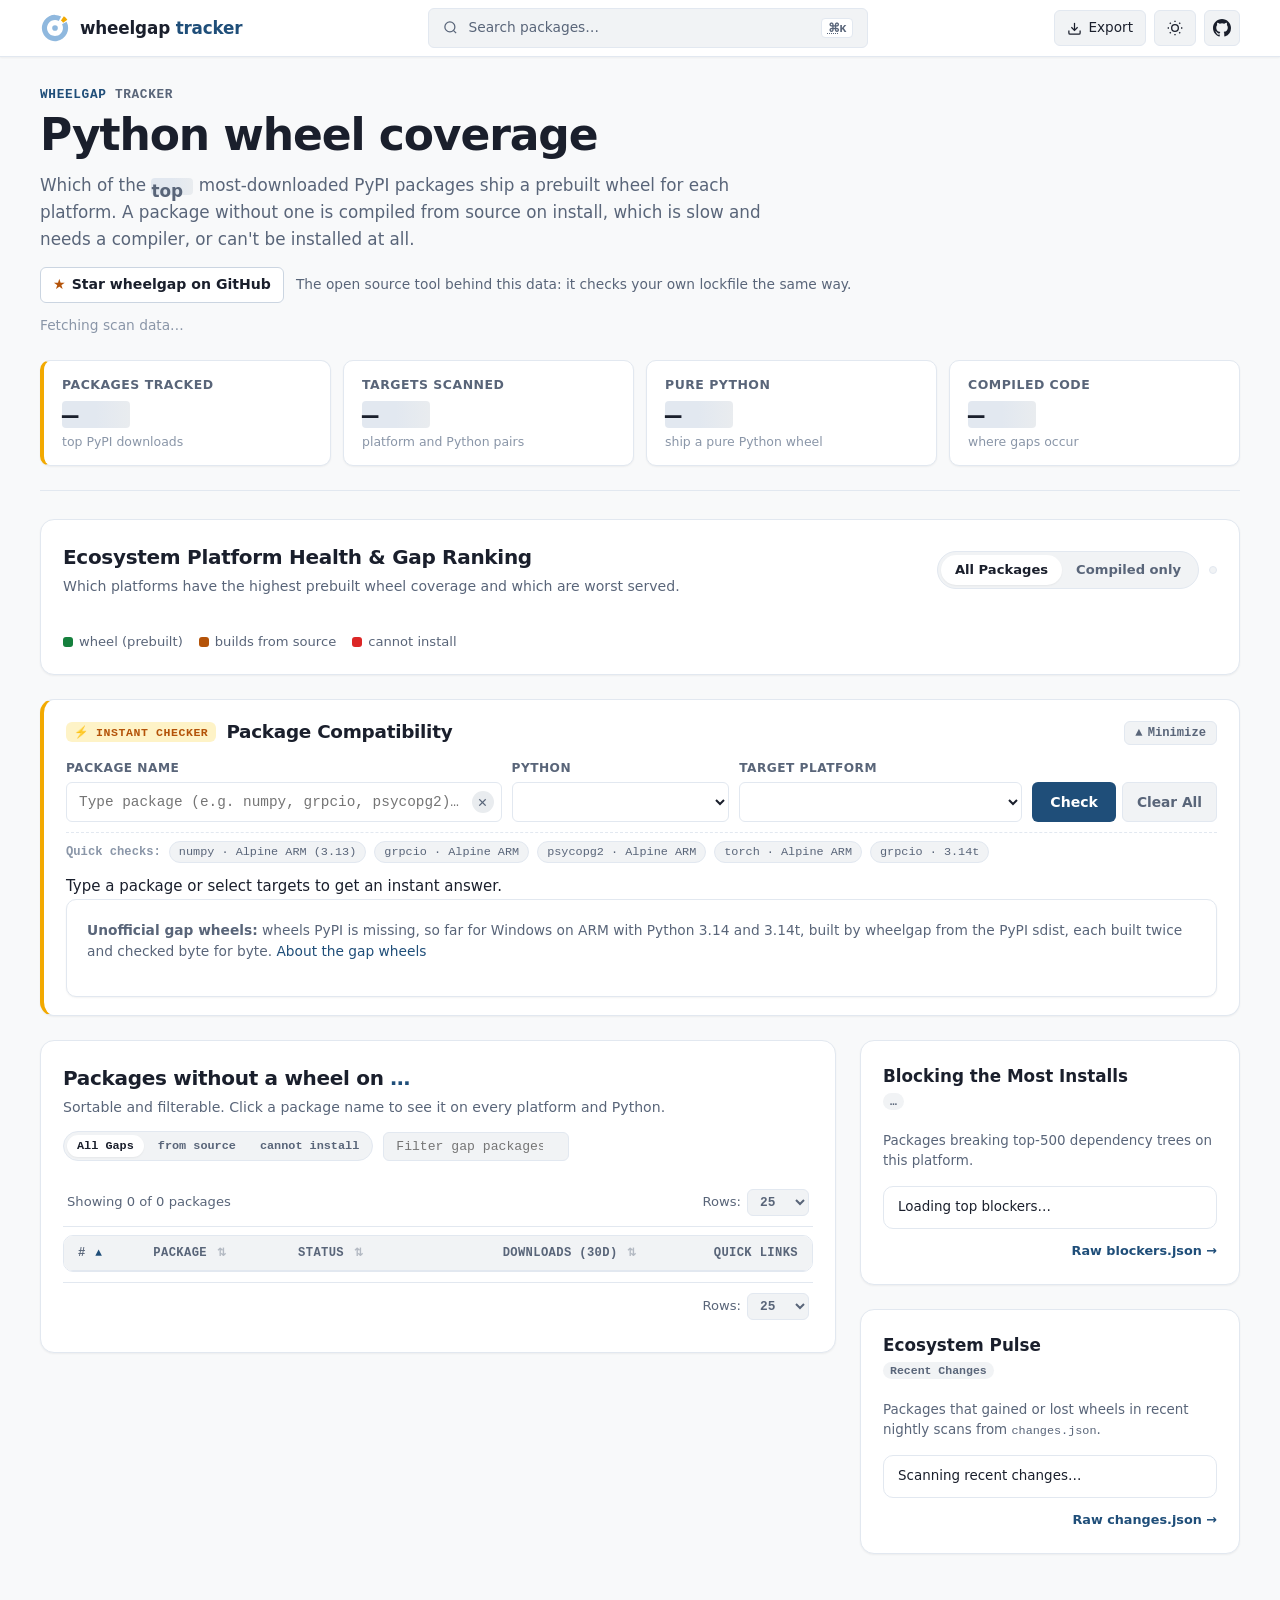
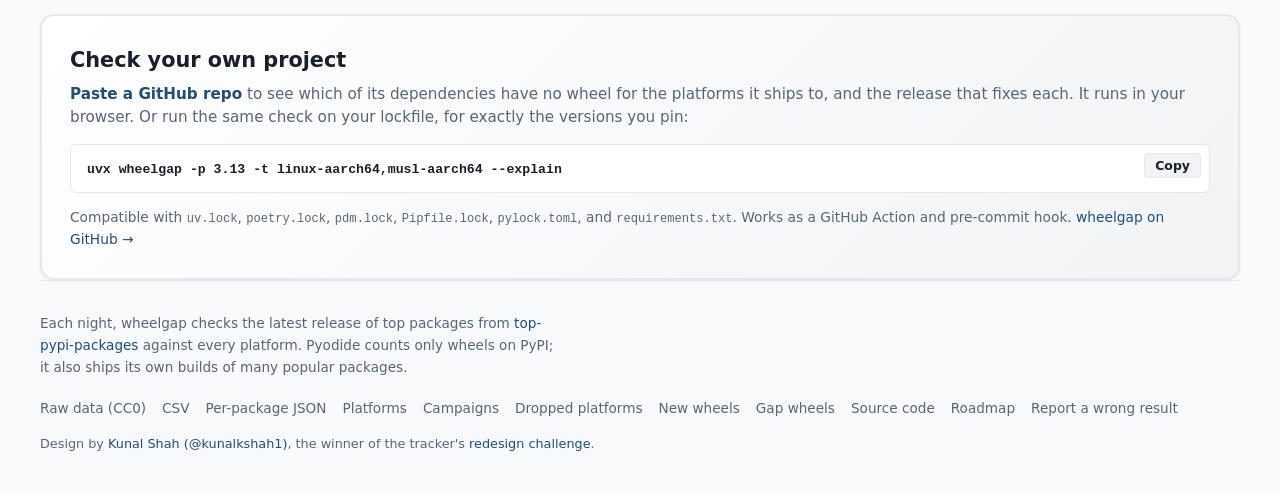
==== site/index.html @ 8c3d6dc9 "Link the tool's repo from the site: checker result line, home intro, generated-page footer Visitors " ====
<!doctype html>
<html lang="en">
<head>
  <meta charset="utf-8">
  <meta name="viewport" content="width=device-width, initial-scale=1">
  <meta http-equiv="Content-Security-Policy" content="default-src 'self'; img-src 'self' data:; style-src 'self' 'unsafe-inline'; script-src 'self'; connect-src 'self'; base-uri 'none'; form-action 'none'">
  <title>Python Wheel Coverage</title>
  <meta name="description" content="Which of the top 5,000 PyPI packages ship a prebuilt wheel for Linux ARM, Alpine, Windows on ARM, macOS, free-threaded Python and Pyodide. Updated nightly by wheelgap.">
  <link rel="stylesheet" href="home.css">
  <link rel="icon" href="favicon.svg" type="image/svg+xml">
  <link rel="apple-touch-icon" href="apple-touch-icon.png">
  <meta property="og:type" content="website">
  <meta property="og:title" content="Python Wheel Coverage">
  <meta property="og:description" content="Which of the top 5,000 PyPI packages ship a prebuilt wheel for Linux ARM, Alpine, Windows on ARM, macOS, free-threaded Python and Pyodide. Updated nightly.">
  <meta property="og:url" content="https://wheelgap.github.io/tracker/">
  <meta property="og:image" content="https://wheelgap.github.io/tracker/og.png">
  <meta property="og:image:width" content="1280">
  <meta property="og:image:height" content="640">
  <meta property="og:image:alt" content="wheelgap tracker: wheel coverage for the 5,000 most downloaded PyPI packages, across 42 platforms and Pythons.">
  <meta name="twitter:card" content="summary_large_image">
  <link rel="canonical" href="https://wheelgap.github.io/tracker/">
  <script type="application/ld+json">
  {
    "@context": "https://schema.org",
    "@type": "Dataset",
    "name": "Python Wheel Coverage",
    "description": "Which of the top 5,000 PyPI packages ship a prebuilt wheel for Linux ARM, Alpine, Windows on ARM, macOS, free-threaded Python and Pyodide. Updated nightly by wheelgap.",
    "url": "https://wheelgap.github.io/tracker/",
    "license": "https://creativecommons.org/publicdomain/zero/1.0/",
    "isAccessibleForFree": true,
    "creator": {
      "@type": "Organization",
      "name": "wheelgap",
      "url": "https://github.com/wheelgap"
    },
    "keywords": [
      "Python",
      "PyPI",
      "wheels",
      "packaging",
      "binary wheels",
      "platform support",
      "free-threaded Python",
      "Pyodide"
    ],
    "distribution": [
      {
        "@type": "DataDownload",
        "encodingFormat": "application/json",
        "contentUrl": "https://wheelgap.github.io/tracker/data/coverage.json"
      },
      {
        "@type": "DataDownload",
        "encodingFormat": "text/csv",
        "contentUrl": "https://wheelgap.github.io/tracker/data/coverage.csv"
      },
      {
        "@type": "DataDownload",
        "encodingFormat": "text/csv",
        "contentUrl": "https://wheelgap.github.io/tracker/data/history.csv"
      }
    ]
  }
  </script>
</head>
<body>
  <!-- Accessibility skip link -->
  <a href="#health-hub" class="skip-link">Skip to main content</a>

  <!-- Top Sticky Navigation Bar -->
  <header class="topbar">
    <div class="topbar-inner">
      <div class="brand">
        <a href="https://github.com/wheelgap/wheelgap" class="logo-link" title="wheelgap on GitHub">
          <svg class="brand-icon" viewBox="0 0 64 64" width="30" height="30" aria-hidden="true">
            <path d="M56.72,18.85 A28,28 0 1 1 45.15,7.28 L39.98,16.99 A17,17 0 1 0 47.01,24.02 Z" fill="#8fb8de"/>
            <path d="M50.86,6.99 A28,28 0 0 1 58.41,14.54 L49.29,20.69 A17,17 0 0 0 44.71,16.11 Z" fill="#f2a900"/>
            <circle cx="32" cy="32" r="6" fill="#8fb8de"/>
          </svg>
          <span class="brand-title">wheelgap <strong>tracker</strong></span>
        </a>
      </div>

      <!-- Quick Command Search Trigger -->
      <button class="cmd-trigger" id="cmd-trigger" type="button" aria-label="Search packages (Press Cmd+K or Ctrl+K)">
        <svg width="15" height="15" viewBox="0 0 24 24" fill="none" stroke="currentColor" stroke-width="2" aria-hidden="true">
          <circle cx="11" cy="11" r="8"/><line x1="21" y1="21" x2="16.65" y2="16.65"/>
        </svg>
        <span class="cmd-trigger-text">Search packages…</span>
        <kbd class="shortcut-kbd"><abbr title="Command or Control">⌘</abbr>K</kbd>
      </button>

      <!-- Utility Actions -->
      <div class="topbar-actions">
        <button class="action-btn" id="export-btn" type="button" title="Export data as CSV or JSON" aria-label="Export data">
          <svg width="15" height="15" viewBox="0 0 24 24" fill="none" stroke="currentColor" stroke-width="2" aria-hidden="true">
            <path d="M21 15v4a2 2 0 0 1-2 2H5a2 2 0 0 1-2-2v-4"/><polyline points="7 10 12 15 17 10"/><line x1="12" y1="15" x2="12" y2="3"/>
          </svg>
          <span class="action-label">Export</span>
        </button>

        <button class="action-btn" id="theme-toggle" type="button" title="Toggle dark/light theme" aria-label="Toggle theme">
          <svg id="theme-icon-sun" width="16" height="16" viewBox="0 0 24 24" fill="none" stroke="currentColor" stroke-width="2" aria-hidden="true">
            <circle cx="12" cy="12" r="5"/><line x1="12" y1="1" x2="12" y2="3"/><line x1="12" y1="21" x2="12" y2="23"/><line x1="4.22" y1="4.22" x2="5.64" y2="5.64"/><line x1="18.36" y1="18.36" x2="19.78" y2="19.78"/><line x1="1" y1="12" x2="3" y2="12"/><line x1="21" y1="12" x2="23" y2="12"/><line x1="4.22" y1="19.78" x2="5.64" y2="18.36"/><line x1="18.36" y1="5.64" x2="19.78" y2="4.22"/>
          </svg>
          <svg id="theme-icon-moon" width="16" height="16" viewBox="0 0 24 24" fill="none" stroke="currentColor" stroke-width="2" aria-hidden="true" style="display:none">
            <path d="M21 12.79A9 9 0 1 1 11.21 3 7 7 0 0 0 21 12.79z"/>
          </svg>
        </button>

        <a class="action-btn icon-only" href="https://github.com/wheelgap/tracker" target="_blank" rel="noopener" title="Source repository on GitHub" aria-label="GitHub Repository">
          <svg width="18" height="18" viewBox="0 0 24 24" fill="currentColor" aria-hidden="true">
            <path d="M12 0C5.37 0 0 5.37 0 12c0 5.3 3.44 9.8 8.2 11.39.6.11.82-.26.82-.58v-2.03c-3.34.73-4.04-1.61-4.04-1.61-.55-1.39-1.34-1.76-1.34-1.76-1.09-.75.08-.73.08-.73 1.21.08 1.85 1.24 1.85 1.24 1.07 1.84 2.81 1.31 3.5 1 .11-.78.42-1.31.76-1.61-2.67-.3-5.47-1.33-5.47-5.93 0-1.31.47-2.38 1.24-3.22-.12-.3-.54-1.52.12-3.18 0 0 1.01-.32 3.3 1.23a11.5 11.5 0 0 1 6.02 0c2.28-1.55 3.29-1.23 3.29-1.23.66 1.66.24 2.88.12 3.18.77.84 1.24 1.91 1.24 3.22 0 4.61-2.81 5.63-5.48 5.92.43.37.81 1.1.81 2.22v3.29c0 .32.22.7.82.58A12 12 0 0 0 24 12c0-6.63-5.37-12-12-12z"/>
          </svg>
        </a>
      </div>
    </div>
  </header>

  <div class="wrap main-wrap">
    <!-- Header Hero -->
    <header class="hero">
      <div class="hero-content">
        <p class="eyebrow"><a href="https://github.com/wheelgap/wheelgap">wheelgap</a> tracker</p>
        <h1 class="hero-title">Python wheel coverage</h1>
        <p class="lede">Which of the <strong id="n-packages"><span class="skeleton-text">top</span></strong> most-downloaded PyPI packages ship a prebuilt wheel for each platform. A package without one is compiled from source on install, which is slow and needs a compiler, or can't be installed at all.</p>
        <p class="hero-star"><a class="star-link" href="https://github.com/wheelgap/wheelgap"><span aria-hidden="true">★</span> Star wheelgap on GitHub</a> <span>The open source tool behind this data: it checks your own lockfile the same way.</span></p>
        <p class="meta" id="meta">Fetching scan data…</p>
        <p class="meta agreement-banner" id="agreement" hidden></p>
      </div>

      <!-- Live Executive KPI Summary Cards (All 100% Dynamically Calculated) -->
      <div class="kpi-grid" id="kpi-grid">
        <div class="kpi-card highlight">
          <span class="kpi-label">Packages Tracked</span>
          <span class="kpi-val" id="kpi-packages"><span class="skeleton-text">—</span></span>
          <span class="kpi-sub">top PyPI downloads</span>
        </div>
        <div class="kpi-card">
          <span class="kpi-label">Targets Scanned</span>
          <span class="kpi-val" id="kpi-targets"><span class="skeleton-text">—</span></span>
          <span class="kpi-sub" id="kpi-targets-sub">platform and Python pairs</span>
        </div>
        <div class="kpi-card">
          <span class="kpi-label">Pure Python</span>
          <span class="kpi-val" id="kpi-pure"><span class="skeleton-text">—</span></span>
          <span class="kpi-sub" id="kpi-pure-pct">ship a pure Python wheel</span>
        </div>
        <div class="kpi-card">
          <span class="kpi-label">Compiled Code</span>
          <span class="kpi-val" id="kpi-compiled"><span class="skeleton-text">—</span></span>
          <span class="kpi-sub">where gaps occur</span>
        </div>
      </div>
    </header>

    <main>
      <!-- ====================================================================
           1. ECOSYSTEM HEALTH HUB & WORST-SERVED LEADERBOARD
           "High-level overall view at first glance"
           ==================================================================== -->
      <section class="panel-card health-hub-panel" id="health-hub" aria-labelledby="overview-title">
        <div class="section-head flex-wrap">
          <div class="title-with-desc">
            <h2 id="overview-title">Ecosystem Platform Health & Gap Ranking</h2>
            <p class="section-sub" id="pure-note">Which platforms have the highest prebuilt wheel coverage and which are worst served.</p>
          </div>

          <div class="matrix-controls-row">
            <!-- Universe Toggle -->
            <div class="view-toggles" role="group" aria-label="Matrix universe toggle">
              <button type="button" class="toggle-btn active" id="btn-show-all" aria-pressed="true">All Packages</button>
              <button type="button" class="toggle-btn" id="btn-show-compiled" aria-pressed="false">Compiled only</button>
            </div>

            <!-- Python Version Tabs -->
            <div class="tabs" role="radiogroup" aria-label="Python version" id="python-tabs">
              <!-- Dynamically populated -->
            </div>
          </div>
        </div>

        <!-- Ranked Platform Cards Deck (Ranked Worst to Best Served) -->
        <div class="platform-leaderboard" id="platform-leaderboard" aria-live="polite">
          <!-- Dynamically populated with cards ranked by coverage/gaps -->
        </div>

        <!-- Status Legend with Dual Cues -->
        <div class="legend" aria-label="Status legend">
          <span class="legend-tag tag-wheel"><i class="sw sw-wheel" aria-hidden="true"></i> wheel (prebuilt)</span>
          <span class="legend-tag tag-bundled" id="legend-bundled" hidden><i class="sw sw-bundled" aria-hidden="true"></i> bundled (Pyodide build)</span>
          <span class="legend-tag tag-source"><i class="sw sw-source" aria-hidden="true"></i> builds from source</span>
          <span class="legend-tag tag-missing"><i class="sw sw-missing" aria-hidden="true"></i> cannot install</span>
        </div>
        <p class="section-sub spark-note" id="trend-note"></p>

      </section>

      <!-- ====================================================================
           2. STREAMLINED INSTANT ANSWER OMNI-CHECKER (Collapsible One-Liner Info)
           "Does numpy have a wheel for Alpine ARM on Python 3.13?" -> Answered in 2s
           ==================================================================== -->
      <section class="panel-card omni-panel" id="omni-checker" aria-labelledby="omni-title">
        <div class="omni-header">
          <div class="omni-title-wrap">
            <span class="omni-badge">⚡ Instant Checker</span>
            <h2 id="omni-title" class="omni-title">Package Compatibility</h2>
          </div>

          <!-- One-Liner Strip: Visible when minimized, showing selected package verdict & quick actions -->
          <div class="omni-minimized-summary" id="omni-minimized-summary" hidden>
            <!-- Populated dynamically with one-liner verdict & quick actions -->
          </div>

          <div class="omni-header-actions">
            <button type="button" class="omni-toggle-btn" id="omni-toggle-btn" aria-expanded="true" title="Minimize or expand instant checker controls">
              <span id="omni-toggle-icon">▲</span> <span id="omni-toggle-text">Minimize</span>
            </button>
          </div>
        </div>

        <div class="omni-collapsible-body" id="omni-body">
          <form class="omni-form" id="search-form">
            <!-- Package Search & Autocomplete with Clear Button (No heavy 5000-option datalist) -->
            <div class="omni-field omni-pkg-field">
              <label for="search" class="omni-label">Package Name</label>
              <div class="autocomplete-wrapper">
                <input id="search" placeholder="Type package (e.g. numpy, grpcio, psycopg2)…" autocomplete="off" spellcheck="false" role="combobox" aria-autocomplete="list" aria-controls="search-autocomplete" aria-expanded="false">
                <button type="button" class="search-clear-btn" id="search-clear-btn" aria-label="Clear package input" title="Clear input">✕</button>
                <div class="autocomplete-menu" id="search-autocomplete" role="listbox" aria-label="Package suggestions" hidden></div>
                <div class="visually-hidden" id="search-status" role="status" aria-live="polite"></div>
              </div>
            </div>

            <!-- Python Version Selector -->
            <div class="omni-field omni-py-field">
              <label for="omni-python-select" class="omni-label">Python</label>
              <select id="omni-python-select" class="omni-select" aria-label="Select Python version">
                <!-- Dynamically populated: 3.13, 3.14, 3.14t, 3.15, 3.15t -->
              </select>
            </div>

            <!-- Platform Selector -->
            <div class="omni-field omni-pl-field">
              <label for="omni-platform-select" class="omni-label">Target Platform</label>
              <select id="omni-platform-select" class="omni-select" aria-label="Select target platform">
                <!-- Dynamically populated: Alpine ARM64, Linux x86_64, Windows ARM64, etc. -->
              </select>
            </div>

            <!-- Look Up & Clear All Buttons -->
            <div class="omni-field omni-action-field">
              <label class="omni-label" style="visibility:hidden">Action</label>
              <div class="omni-actions-group">
                <button type="submit" class="btn-primary omni-btn" id="omni-submit-btn">Check</button>
                <button type="button" class="btn-secondary omni-btn omni-reset-btn" id="omni-reset-btn" title="Clear package and reset all filters">Clear All</button>
              </div>
            </div>
          </form>

          <!-- Fast Presets for Core Questions -->
          <div class="omni-presets" id="omni-presets">
            <span class="preset-label">Quick checks:</span>
            <button type="button" class="preset-chip" data-pkg="numpy" data-py="3.13" data-pl="musl-aarch64">numpy · Alpine ARM (3.13)</button>
            <button type="button" class="preset-chip" data-pkg="grpcio" data-py="3.13" data-pl="musl-aarch64">grpcio · Alpine ARM</button>
            <button type="button" class="preset-chip" data-pkg="psycopg2" data-py="3.13" data-pl="musl-aarch64">psycopg2 · Alpine ARM</button>
            <button type="button" class="preset-chip" data-pkg="torch" data-py="3.13" data-pl="musl-aarch64">torch · Alpine ARM</button>
            <button type="button" class="preset-chip" data-pkg="grpcio" data-py="3.14t" data-pl="musl-aarch64">grpcio · 3.14t</button>
          </div>

          <!-- The Instant Visual Answer Card (One-Liner / Compact High-Density Verdict) -->
          <div class="omni-answer-card" id="omni-answer" aria-live="polite">
            <div class="omni-answer-placeholder">Type a package or select targets to get an instant answer.</div>
          </div>
        </div>

        <aside class="card" aria-label="Unofficial gap wheels">
          <p class="sub"><strong>Unofficial gap wheels:</strong> wheels PyPI is missing, so far for Windows on ARM with
            Python 3.14 and 3.14t, built by wheelgap from the PyPI sdist, each built twice and checked byte for byte.
            <a href="https://wheelgap.github.io/wheels/">About the gap wheels</a></p>
        </aside>

        <!-- Standalone Matrix Card View (Expandable if requested) -->
        <div id="lookup" aria-live="polite"></div>
      </section>

      <!-- ====================================================================
           3. EXPLORER & ECOSYSTEM PULSE: Two-Column Split Layout
           Interactive Data Table with 2026 Enterprise Pagination + Recent Changes
           ==================================================================== -->
      <div class="content-split-grid">
        <!-- Package Gaps Data Table Section -->
        <section class="panel-card explorer-panel" aria-labelledby="gaps-title">
          <div class="section-head flex-wrap">
            <div class="title-with-desc">
              <h2 id="gaps-title">Packages without a wheel on <span id="gaps-platform" class="highlight-target">…</span></h2>
              <p class="section-sub">Sortable and filterable. Click a package name to see it on every platform and Python.</p>
            </div>

            <!-- Mobile Quick Tools (Merged into grid on mobile to save space) -->
            <div class="mobile-quick-toolbar" id="mobile-quick-toolbar">
              <span class="mobile-quick-label">Quick Links:</span>
              <a href="#agreement" class="mobile-quick-chip" id="mobile-link-pip">Pip Check</a>
              <a href="#pulse-title" class="mobile-quick-chip" id="mobile-link-pulse">Recent Changes</a>
              <a href="#health-hub" class="mobile-quick-chip" id="mobile-link-trends">Trends</a>
            </div>

            <!-- Table Filter Toolbar -->
            <div class="filter-toolbar">
              <div class="status-filter-pills" role="radiogroup" aria-label="Filter by gap status">
                <button type="button" class="pill-filter active" data-filter="all" role="radio" aria-checked="true" tabindex="0" id="filter-pill-all">All Gaps</button>
                <button type="button" class="pill-filter pill-source" data-filter="source" role="radio" aria-checked="false" tabindex="-1" id="filter-pill-source">from source</button>
                <button type="button" class="pill-filter pill-missing" data-filter="missing" role="radio" aria-checked="false" tabindex="-1" id="filter-pill-missing">cannot install</button>
              </div>
              <div class="table-search-box">
                <input type="search" id="gaps-search" placeholder="Filter gap packages by name…" aria-label="Filter gap packages by name" autocomplete="off" spellcheck="false">
              </div>
            </div>
          </div>

          <!-- Enterprise Pagination Controls (Top Bar) -->
          <div class="pagination-bar top-pagination" id="pagination-top">
            <span class="pagination-info" id="pagination-info-top">Showing 0 of 0 packages</span>
            <div class="pagination-controls" id="pagination-buttons-top"></div>
            <div class="page-size-selector">
              <label for="page-size-top">Rows:</label>
              <select id="page-size-top" class="page-size-select">
                <option value="25" selected>25</option>
                <option value="50">50</option>
                <option value="100">100</option>
                <option value="all">All</option>
              </select>
            </div>
          </div>

          <!-- The Table -->
          <div class="table-wrapper">
            <table class="packages-table" id="packages-table">
              <thead>
                <tr>
                  <th scope="col" class="th-rank sortable" data-sort="rank" aria-sort="ascending"><button type="button"># <span class="sort-icon" aria-hidden="true">▲</span></button></th>
                  <th scope="col" class="th-name sortable" data-sort="name"><button type="button">Package <span class="sort-icon" aria-hidden="true">⇅</span></button></th>
                  <th scope="col" class="th-status sortable" data-sort="status"><button type="button">Status <span class="sort-icon" aria-hidden="true">⇅</span></button></th>
                  <th scope="col" class="th-dl sortable" data-sort="downloads" style="text-align:right"><button type="button">Downloads (30d) <span class="sort-icon" aria-hidden="true">⇅</span></button></th>
                  <th scope="col" class="th-actions" style="text-align:right">Quick Links</th>
                </tr>
              </thead>
              <tbody id="gaps" aria-live="polite">
                <!-- Dynamically populated table rows -->
              </tbody>
            </table>
          </div>

          <!-- Enterprise Pagination Controls (Bottom Bar) -->
          <div class="pagination-bar bottom-pagination" id="pagination-bottom">
            <span class="pagination-info" id="pagination-info-bottom"></span>
            <div class="pagination-controls" id="pagination-buttons-bottom"></div>
            <div class="page-size-selector">
              <label for="page-size-bottom">Rows:</label>
              <select id="page-size-bottom" class="page-size-select">
                <option value="25" selected>25</option>
                <option value="50">50</option>
                <option value="100">100</option>
                <option value="all">All</option>
              </select>
            </div>
          </div>

          <!-- Legacy button hook for backward compatibility -->
          <button class="more visually-hidden" id="more" hidden>Show more</button>
        </section>

        <!-- Sidebar Column: Ecosystem Pulse & Top Blockers -->
        <aside class="sidebar-col">
          <!-- Top Install Blockers (#93) -->
          <section class="panel-card blockers-card" id="blockers-card" aria-labelledby="blockers-title">
            <div class="section-head">
              <div class="title-with-desc">
                <h3 id="blockers-title" class="sub-heading">Blocking the Most Installs</h3>
                <span class="time-badge" id="blockers-target-badge">…</span>
              </div>
            </div>
            <p class="pulse-note" id="blockers-note">Packages breaking top-500 dependency trees on this platform.</p>
            <ol class="pulse-feed blockers-feed" id="blockers-feed">
              <li class="feed-placeholder">Loading top blockers…</li>
            </ol>
            <div class="pulse-footer">
              <a href="data/blockers.json" class="pulse-link" target="_blank" rel="noopener">Raw blockers.json →</a>
            </div>
          </section>

          <!-- Ecosystem Pulse (Recent Changes Feed) -->
          <section class="panel-card pulse-card" aria-labelledby="pulse-title">
            <div class="section-head">
              <div class="title-with-desc">
                <h3 id="pulse-title" class="sub-heading">Ecosystem Pulse</h3>
                <span class="time-badge">Recent Changes</span>
              </div>
            </div>
            <p class="pulse-note">Packages that gained or lost wheels in recent nightly scans from <code>changes.json</code>.</p>
            <ol class="pulse-feed" id="pulse-feed">
              <li class="feed-placeholder">Scanning recent changes…</li>
            </ol>
            <div class="pulse-footer">
              <a href="data/changes.json" class="pulse-link" target="_blank" rel="noopener">Raw changes.json →</a>
            </div>
          </section>
        </aside>
      </div>

      <!-- Build lab (site/lab.js fills it in from data/lab.json) -->
      <section class="panel-card lab-panel" aria-labelledby="lab-title" id="lab-section" hidden>
        <h2 id="lab-title">Build lab: no wheel, but does it build?</h2>
        <p class="section-sub" id="lab-note"></p>
        <ul class="lab-summary" id="lab-summary"></ul>
        <div class="matrix-scroll"><table class="matrix lab-table" id="lab-table"></table></div>
      </section>

      <!-- Call to Action Banner -->
      <section class="cta-banner">
        <div class="cta-header">
          <h2>Check your own project</h2>
          <p><strong><a href="check/">Paste a GitHub repo</a></strong> to see which of its dependencies have no wheel for the platforms it ships to, and the release that fixes each. It runs in your browser. Or run the same check on your lockfile, for exactly the versions you pin:</p>
        </div>
        <div class="command-block">
          <code>uvx wheelgap -p 3.13 -t linux-aarch64,musl-aarch64 --explain</code>
          <button class="btn-copy" id="cta-copy-btn" type="button" aria-label="Copy CLI command">Copy</button>
        </div>
        <p class="cta-support">Compatible with <code>uv.lock</code>, <code>poetry.lock</code>, <code>pdm.lock</code>, <code>Pipfile.lock</code>, <code>pylock.toml</code>, and <code>requirements.txt</code>. Works as a GitHub Action and pre-commit hook. <a href="https://github.com/wheelgap/wheelgap">wheelgap on GitHub →</a></p>
      </section>
    </main>

    <!-- Standard Accessible Footer -->
    <footer class="site-footer">
      <div class="footer-grid">
        <div class="footer-desc">
          <p>Each night, wheelgap checks the latest release of top packages from <a href="https://hugovk.dev/top-pypi-packages/">top-pypi-packages</a> against every platform. <span id="pyodide-note">Pyodide counts only wheels on PyPI; it also ships its own builds of many popular packages.</span></p>
        </div>
        <div class="footer-nav">
          <a href="data/coverage.json">Raw data (CC0)</a>
          <a href="data/coverage.csv">CSV</a>
          <a href="https://github.com/wheelgap/tracker#api-for-scripts-and-agents">Per-package JSON</a>
          <a href="platforms/">Platforms</a>
          <a href="campaigns/">Campaigns</a>
          <a href="drops/">Dropped platforms</a>
          <a href="new/">New wheels</a>
          <a href="https://wheelgap.github.io/wheels/">Gap wheels</a>
          <a href="https://github.com/wheelgap/tracker">Source code</a>
          <a href="https://github.com/wheelgap/wheelgap/discussions/43">Roadmap</a>
          <a href="https://github.com/wheelgap/wheelgap/issues/new?template=bug_report.yml">Report a wrong result</a>
        </div>
      </div>
      <p class="footer-credit">Design by <a href="https://github.com/kunalkshah1">Kunal Shah (@kunalkshah1)</a>, the winner of the tracker's <a href="https://github.com/wheelgap/wheelgap/discussions/154">redesign challenge</a>.</p>
    </footer>
  </div>

  <!-- Command Palette Modal (Cmd+K / Ctrl+K) -->
  <div class="cmd-overlay" id="cmd-overlay" role="dialog" aria-modal="true" aria-label="Package Quick Search" hidden>
    <div class="cmd-dialog">
      <div class="cmd-input-row">
        <svg class="cmd-search-icon" width="18" height="18" viewBox="0 0 24 24" fill="none" stroke="currentColor" stroke-width="2" aria-hidden="true">
          <circle cx="11" cy="11" r="8"/><line x1="21" y1="21" x2="16.65" y2="16.65"/>
        </svg>
        <input class="cmd-input" id="cmd-input" type="search" placeholder="Type package name (e.g. numpy, torch, grpcio)…" autocomplete="off" spellcheck="false" role="combobox" aria-label="Package name" aria-autocomplete="list" aria-controls="cmd-results" aria-expanded="false">
        <button class="cmd-close-btn" id="cmd-close" type="button" aria-label="Close search">Esc</button>
      </div>
      <div class="cmd-results" id="cmd-results" role="listbox" aria-label="Matching packages">
        <!-- Live autocomplete results -->
      </div>
      <div class="visually-hidden" id="cmd-status" role="status" aria-live="polite"></div>
      <div class="cmd-footer">
        <span><kbd>↑</kbd><kbd>↓</kbd> Navigate</span>
        <span><kbd>↵</kbd> Inspect</span>
        <span><kbd>Esc</kbd> Close</span>
      </div>
    </div>
  </div>

  <!-- Deep Inspection Slide-over Drawer -->
  <div class="drawer-backdrop" id="drawer-backdrop" hidden></div>
  <aside class="drawer" id="drawer" role="dialog" aria-modal="true" aria-labelledby="drawer-title" hidden>
    <div class="drawer-header">
      <div class="drawer-titles">
        <h3 id="drawer-title" class="drawer-heading">Package Details</h3>
        <span class="drawer-subtitle" id="drawer-subtitle">#0 by downloads</span>
      </div>
      <button class="drawer-close" id="drawer-close" type="button" aria-label="Close drawer">✕</button>
    </div>
    <div class="drawer-body" id="drawer-content">
      <!-- Full 42-target matrix, Why command, shields.io badge snippet -->
    </div>
  </aside>

  <!-- Export Dialog Modal -->
  <div class="modal-backdrop" id="export-backdrop" hidden>
    <div class="modal-card" role="dialog" aria-modal="true" aria-labelledby="export-modal-title">
      <div class="modal-header">
        <h3 id="export-modal-title">Export Wheelgap Data</h3>
        <button class="modal-close" id="export-close" type="button" aria-label="Close export dialog">✕</button>
      </div>
      <div class="modal-body">
        <p class="modal-desc">Download current wheelgap scan data for your CI/CD pipelines, compliance reports, or architecture audits.</p>
        <div class="export-options">
          <button class="export-tile" id="btn-export-csv" type="button">
            <span class="tile-icon">📊</span>
            <div class="tile-content">
              <strong>Export Filtered Gap View (CSV)</strong>
              <span>Current platform, version, and filter view as a clean spreadsheet</span>
            </div>
          </button>
          <button class="export-tile" id="btn-export-json" type="button">
            <span class="tile-icon">📄</span>
            <div class="tile-content">
              <strong>Export Filtered Gap View (JSON)</strong>
              <span>Clean JSON formatted for automation or scripting</span>
            </div>
          </button>
          <a class="export-tile" id="export-full-csv" href="data/coverage.csv" download>
            <span class="tile-icon">🌐</span>
            <div class="tile-content">
              <strong>Download Full Coverage CSV</strong>
              <span>Every package across every target (full dataset)</span>
            </div>
          </a>
          <a class="export-tile" href="data/history.csv" download>
            <span class="tile-icon" aria-hidden="true">📈</span>
            <div class="tile-content">
              <strong>Download Coverage History CSV</strong>
              <span>One row per night and target</span>
            </div>
          </a>
        </div>
      </div>
    </div>
  </div>

  <!-- Scripts -->
  <script src="logic.js"></script>
  <script src="app.js"></script>
  <script src="lab.js"></script>
</body>
</html>
---- site/home.css ----
/* ==========================================================================
   Wheelgap Tracker — "Precision" Enterprise Design System
   Zero external dependencies · Strict CSP compliant · WCAG AA accessible
   ========================================================================== */

/* `hidden` always hides, whatever display a class gives the element. */
[hidden] { display: none !important; }

:root {
  --navy: #1f4e79;
  --navy-dark: #143654;
  --navy-light: #2b689e;
  --amber: #f2a900;
  --amber-dark: #b45309;
  --amber-light: #fef3c7;

  --bg: #f8f9fa;
  --surface: #ffffff;
  --surface-alt: #f1f3f5;
  --surface-hover: #e9ecef;
  --text: #1a1f2c;
  --text-muted: #596579;
  --text-faint: #8a96a8;
  --line: #e2e8f0;
  --line-strong: #cbd5e1;
  --accent: #1f4e79;

  /* WCAG AA validated status colors (>= 4.5:1 text contrast) */
  --wheel: #15803d;
  --wheel-bg: #dcfce7;
  --bundled: #0e7490;
  --bundled-bg: #cffafe;
  --source: #b45309;
  --source-bg: #fef3c7;
  --missing: #dc2626;
  --missing-bg: #fee2e2;
  --unknown: #64748b;
  --unknown-bg: #f1f5f9;

  --bar-bg: #e2e8f0;
  --radius-sm: 6px;
  --radius: 10px;
  --radius-lg: 14px;
  --radius-full: 9999px;

  --mono: ui-monospace, "SF Mono", SFMono-Regular, Menlo, Consolas, "Liberation Mono", monospace;
  --sans: system-ui, -apple-system, "Segoe UI", Roboto, Helvetica, Arial, sans-serif;
  
  --shadow-sm: 0 1px 2px rgba(0, 0, 0, 0.05);
  --shadow: 0 1px 3px rgba(0, 0, 0, 0.08), 0 1px 2px rgba(0, 0, 0, 0.04);
  --shadow-md: 0 4px 6px -1px rgba(0, 0, 0, 0.08), 0 2px 4px -1px rgba(0, 0, 0, 0.04);
  --shadow-lg: 0 10px 15px -3px rgba(0, 0, 0, 0.1), 0 4px 6px -2px rgba(0, 0, 0, 0.05);
}

[data-theme="dark"],
@media (prefers-color-scheme: dark) {
  :root:not([data-theme="light"]) {
    --bg: #0d1117;
    --surface: #161b22;
    --surface-alt: #1c2128;
    --surface-hover: #262c36;
    --text: #f0f6fc;
    --text-muted: #8b949e;
    --text-faint: #6e7681;
    --line: #30363d;
    --line-strong: #444c56;
    --accent: #58a6ff;
    --navy: #58a6ff;
    --navy-dark: #388bfd;
    --amber: #f59e0b;
    --amber-dark: #d97706;

    --wheel: #22c55e;
    --wheel-bg: rgba(34, 197, 94, 0.15);
    --bundled: #22d3ee;
    --bundled-bg: rgba(34, 211, 238, 0.15);
    --source: #f59e0b;
    --source-bg: rgba(245, 158, 11, 0.15);
    --missing: #f87171;
    --missing-bg: rgba(248, 113, 113, 0.15);
    --unknown: #94a3b8;
    --unknown-bg: rgba(148, 163, 184, 0.15);

    --bar-bg: #21262d;
    --shadow-sm: 0 1px 2px rgba(0, 0, 0, 0.4);
    --shadow: 0 1px 3px rgba(0, 0, 0, 0.5);
    --shadow-md: 0 4px 8px rgba(0, 0, 0, 0.6);
    --shadow-lg: 0 10px 25px rgba(0, 0, 0, 0.7);
  }
}

[data-theme="dark"] {
  --bg: #0d1117;
  --surface: #161b22;
  --surface-alt: #1c2128;
  --surface-hover: #262c36;
  --text: #f0f6fc;
  --text-muted: #8b949e;
  --text-faint: #6e7681;
  --line: #30363d;
  --line-strong: #444c56;
  --accent: #58a6ff;
  --navy: #58a6ff;
  --navy-dark: #388bfd;
  --amber: #f59e0b;
  --amber-dark: #d97706;

  --wheel: #22c55e;
  --wheel-bg: rgba(34, 197, 94, 0.15);
  --bundled: #22d3ee;
  --bundled-bg: rgba(34, 211, 238, 0.15);
  --source: #f59e0b;
  --source-bg: rgba(245, 158, 11, 0.15);
  --missing: #f87171;
  --missing-bg: rgba(248, 113, 113, 0.15);
  --unknown: #94a3b8;
  --unknown-bg: rgba(148, 163, 184, 0.15);

  --bar-bg: #21262d;
  --shadow-sm: 0 1px 2px rgba(0, 0, 0, 0.4);
  --shadow: 0 1px 3px rgba(0, 0, 0, 0.5);
  --shadow-md: 0 4px 8px rgba(0, 0, 0, 0.6);
  --shadow-lg: 0 10px 25px rgba(0, 0, 0, 0.7);
}

/* ==========================================================================
   Base & Reset
   ========================================================================== */

*, *::before, *::after {
  box-sizing: border-box;
  margin: 0;
}

html {
  scroll-behavior: smooth;
  -webkit-text-size-adjust: 100%;
}

body {
  background: var(--bg);
  color: var(--text);
  font: 15px/1.55 var(--sans);
  min-height: 100vh;
  display: flex;
  flex-direction: column;
  transition: background-color 0.2s ease, color 0.2s ease;
}

a {
  color: var(--navy);
  text-decoration: none;
}
a:hover {
  text-decoration: underline;
}

code, pre {
  font-family: var(--mono);
  font-size: 0.88em;
}

button, input, select {
  font: inherit;
  color: inherit;
}

.visually-hidden {
  position: absolute;
  width: 1px;
  height: 1px;
  padding: 0;
  margin: -1px;
  overflow: hidden;
  clip: rect(0, 0, 0, 0);
  white-space: nowrap;
  border: 0;
}

.skip-link {
  position: fixed;
  top: 8px;
  left: 8px;
  z-index: 999;
  background: var(--navy);
  color: #ffffff;
  padding: 8px 16px;
  border-radius: var(--radius-sm);
  font-weight: 600;
  transform: translateY(-150%);
  transition: transform 0.15s ease;
}
.skip-link:focus {
  transform: translateY(0);
  outline: 2px solid var(--amber);
}

.wrap {
  width: 100%;
  max-width: 1240px;
  margin: 0 auto;
  padding: 0 20px;
}

/* Loading Skeleton */
.skeleton-text {
  display: inline-block;
  min-width: 2.5em;
  height: 1em;
  background: linear-gradient(90deg, var(--line) 25%, var(--surface-hover) 50%, var(--line) 75%);
  background-size: 200% 100%;
  animation: shimmer 1.5s infinite;
  border-radius: 4px;
  vertical-align: middle;
}
@keyframes shimmer {
  0% { background-position: 200% 0; }
  100% { background-position: -200% 0; }
}

/* ==========================================================================
   Top Navigation Bar
   ========================================================================== */

.topbar {
  position: sticky;
  top: 0;
  z-index: 40;
  background: var(--surface);
  border-bottom: 1px solid var(--line);
  box-shadow: var(--shadow-sm);
  transition: background-color 0.2s ease, border-color 0.2s ease;
}

.topbar-inner {
  max-width: 1240px;
  margin: 0 auto;
  padding: 0 20px;
  height: 56px;
  display: flex;
  align-items: center;
  justify-content: space-between;
  gap: 16px;
}

.brand {
  display: flex;
  align-items: center;
}

.logo-link {
  display: inline-flex;
  align-items: center;
  gap: 10px;
  color: var(--text);
  font-weight: 700;
  font-size: 1.05rem;
  letter-spacing: -0.01em;
}
.logo-link:hover {
  text-decoration: none;
}
.brand-icon {
  flex-shrink: 0;
}
.brand-title strong {
  font-weight: 600;
  color: var(--navy);
}

.cmd-trigger {
  flex: 1;
  max-width: 440px;
  display: inline-flex;
  align-items: center;
  gap: 10px;
  padding: 8px 14px;
  background: var(--surface-alt);
  border: 1px solid var(--line);
  border-radius: var(--radius-sm);
  color: var(--text-muted);
  font-size: 0.86rem;
  cursor: pointer;
  transition: all 0.15s ease;
}
.cmd-trigger:hover {
  background: var(--surface-hover);
  border-color: var(--line-strong);
  color: var(--text);
}
.cmd-trigger:focus-visible {
  outline: 2px solid var(--amber);
  outline-offset: 1px;
}
.cmd-trigger-text {
  flex: 1;
  text-align: left;
}
.shortcut-kbd {
  font: 600 0.72rem var(--mono);
  padding: 2px 6px;
  background: var(--surface);
  border: 1px solid var(--line);
  border-radius: 4px;
  color: var(--text-muted);
}

.topbar-actions {
  display: flex;
  align-items: center;
  gap: 8px;
}

.action-btn {
  display: inline-flex;
  align-items: center;
  gap: 6px;
  height: 36px;
  padding: 0 12px;
  background: var(--surface-alt);
  border: 1px solid var(--line);
  border-radius: var(--radius-sm);
  color: var(--text);
  font-size: 0.85rem;
  font-weight: 500;
  cursor: pointer;
  transition: all 0.15s ease;
}
.action-btn:hover {
  background: var(--surface-hover);
  border-color: var(--line-strong);
  text-decoration: none;
}
.action-btn:focus-visible {
  outline: 2px solid var(--amber);
}
.action-btn.icon-only {
  padding: 0;
  width: 36px;
  justify-content: center;
}

/* ==========================================================================
   Hero Section & KPIs
   ========================================================================== */

.hero {
  padding: 32px 0 24px;
  border-bottom: 1px solid var(--line);
  margin-bottom: 28px;
}

.eyebrow {
  margin: 0;
  font: 600 0.8rem/1 var(--mono);
  letter-spacing: 0.05em;
  text-transform: uppercase;
  color: var(--text-muted);
}

.hero-title {
  font-size: clamp(2rem, 4vw, 2.75rem);
  font-weight: 800;
  line-height: 1.15;
  letter-spacing: -0.025em;
  margin: 8px 0 12px;
}

.lede {
  max-width: 68ch;
  font-size: 1.05rem;
  color: var(--text-muted);
  line-height: 1.6;
}

/* The one prominent link to the tool's repo, under the intro. It wraps on a phone. */
.hero-star {
  margin-top: 14px;
  display: flex;
  flex-wrap: wrap;
  align-items: center;
  gap: 8px 12px;
  color: var(--text-muted);
  font-size: 0.86rem;
}
.star-link {
  display: inline-flex;
  align-items: center;
  gap: 6px;
  padding: 6px 12px;
  background: var(--surface);
  border: 1px solid var(--line-strong);
  border-radius: var(--radius-sm);
  color: var(--text);
  font-size: 0.88rem;
  font-weight: 600;
  white-space: nowrap;
}
.star-link:hover {
  background: var(--surface-hover);
  text-decoration: none;
}
.star-link:focus-visible {
  outline: 2px solid var(--amber);
  outline-offset: 2px;
}
.star-link span {
  color: var(--amber-dark);
}

.meta {
  margin-top: 12px;
  color: var(--text-faint);
  font-size: 0.86rem;
}

.agreement-banner {
  margin-top: 8px;
  padding: 8px 12px;
  background: var(--surface-alt);
  border-left: 3px solid var(--wheel);
  border-radius: 0 var(--radius-sm) var(--radius-sm) 0;
  font-size: 0.84rem;
  color: var(--text);
}
.agreement-banner a {
  font-weight: 600;
  margin-left: 4px;
}

.kpi-grid {
  display: grid;
  grid-template-columns: repeat(auto-fit, minmax(210px, 1fr));
  gap: 12px;
  margin-top: 24px;
}

.kpi-card {
  background: var(--surface);
  border: 1px solid var(--line);
  border-radius: var(--radius);
  padding: 14px 18px;
  box-shadow: var(--shadow-sm);
  display: flex;
  flex-direction: column;
}
.kpi-card.highlight {
  border-left: 4px solid var(--amber);
}
.kpi-label {
  font-size: 0.78rem;
  font-weight: 600;
  text-transform: uppercase;
  letter-spacing: 0.04em;
  color: var(--text-muted);
}
.kpi-val {
  font: 700 1.7rem var(--mono);
  letter-spacing: -0.02em;
  font-variant-numeric: tabular-nums;
  margin: 4px 0 2px;
  color: var(--text);
}
.kpi-sub {
  font-size: 0.78rem;
  color: var(--text-faint);
}

/* ==========================================================================
   Panel Cards & Master Coverage Matrix
   ========================================================================== */

.panel-card {
  background: var(--surface);
  border: 1px solid var(--line);
  border-radius: var(--radius-lg);
  padding: 22px;
  box-shadow: var(--shadow-sm);
  margin-bottom: 24px;
}

.section-head {
  display: flex;
  flex-wrap: wrap;
  align-items: center;
  justify-content: space-between;
  gap: 12px;
  margin-bottom: 18px;
}

.title-with-desc h2 {
  font-size: 1.25rem;
  font-weight: 700;
  letter-spacing: -0.015em;
}
.section-sub {
  font-size: 0.88rem;
  color: var(--text-muted);
  margin-top: 3px;
}

.matrix-controls-row {
  display: flex;
  flex-wrap: wrap;
  align-items: center;
  gap: 10px;
}

.view-toggles {
  display: inline-flex;
  padding: 3px;
  background: var(--surface-alt);
  border: 1px solid var(--line);
  border-radius: var(--radius-full);
}
.toggle-btn {
  border: none;
  background: none;
  font-size: 0.82rem;
  font-weight: 600;
  padding: 5px 14px;
  border-radius: var(--radius-full);
  color: var(--text-muted);
  cursor: pointer;
  transition: all 0.15s ease;
}
.toggle-btn.active {
  background: var(--surface);
  color: var(--text);
  box-shadow: var(--shadow-sm);
}

.tabs {
  display: inline-flex;
  flex-wrap: wrap;
  gap: 4px;
  border: 1px solid var(--line);
  border-radius: var(--radius-full);
  padding: 3px;
  background: var(--surface-alt);
}
.tabs button {
  border: none;
  background: none;
  color: var(--text-muted);
  font: 600 0.84rem var(--mono);
  padding: 6px 14px;
  border-radius: var(--radius-full);
  cursor: pointer;
  transition: all 0.15s ease;
}
.tabs button:hover {
  color: var(--text);
}
.tabs button[aria-checked="true"] {
  background: var(--navy);
  color: #ffffff;
  box-shadow: var(--shadow-sm);
}

/* ==========================================================================
   Ecosystem Health Hub & Worst-Served Leaderboard Styles (Overview First)
   ========================================================================== */

.health-hub-panel {
  background: var(--surface);
  border: 1px solid var(--line);
}

.platform-leaderboard {
  display: grid;
  grid-template-columns: repeat(auto-fit, minmax(280px, 1fr));
  gap: 14px;
  margin: 16px 0;
}

@media (max-width: 640px) {
  .platform-leaderboard {
    grid-template-columns: 1fr;
    gap: 10px;
    margin: 12px 0;
  }
}

.leaderboard-card {
  background: var(--surface);
  border: 1px solid var(--line);
  border-radius: var(--radius);
  padding: 14px 16px;
  box-shadow: var(--shadow-sm);
  cursor: pointer;
  display: flex;
  flex-direction: column;
  gap: 8px;
  transition: all 0.15s ease;
  outline: none;
  position: relative;
  width: 100%;
}
.leaderboard-card:hover {
  border-color: var(--line-strong);
  box-shadow: var(--shadow-md);
  transform: translateY(-1px);
}
.leaderboard-card:focus-visible {
  outline: 2px solid var(--amber);
  outline-offset: 1px;
}
.leaderboard-card.active-platform-card {
  border: 2px solid var(--amber);
  background: var(--surface-alt);
  box-shadow: var(--shadow-md);
}

.card-top-row {
  display: flex;
  align-items: center;
  justify-content: space-between;
  gap: 6px;
}
.board-rank-pill {
  font: 700 0.72rem var(--mono);
  padding: 2px 8px;
  border-radius: var(--radius-full);
}
.sev-critical .board-rank-pill {
  background: var(--missing-bg);
  color: var(--missing);
}
.sev-warning .board-rank-pill {
  background: var(--source-bg);
  color: var(--source);
}
.sev-good .board-rank-pill {
  background: var(--wheel-bg);
  color: var(--wheel);
}
.active-indicator-pill {
  font: 600 0.7rem var(--mono);
  background: var(--amber);
  color: #ffffff;
  padding: 2px 7px;
  border-radius: var(--radius-full);
}

.board-platform-meta {
  display: flex;
  flex-direction: column;
  gap: 2px;
}
.board-pname {
  font-size: 1.05rem;
  font-weight: 700;
  letter-spacing: -0.01em;
  color: var(--text);
}
.board-pdesc {
  font: 400 0.75rem var(--mono);
  color: var(--text-muted);
}

.board-stat-row {
  display: flex;
  align-items: baseline;
  justify-content: space-between;
  margin: 2px 0;
}
.board-pct-block {
  display: flex;
  align-items: baseline;
  gap: 6px;
}
.board-pct {
  font: 800 1.55rem var(--mono);
  letter-spacing: -0.03em;
  font-variant-numeric: tabular-nums;
  color: var(--text);
}
.board-pct-sub {
  font-size: 0.76rem;
  color: var(--text-muted);
}
.board-gaps-block {
  text-align: right;
}
.board-gaps {
  font: 700 1.15rem var(--mono);
  color: var(--missing);
  font-variant-numeric: tabular-nums;
}
.board-gaps-sub {
  display: block;
  font-size: 0.72rem;
  color: var(--text-faint);
}

.board-bar {
  height: 10px;
  margin: 2px 0;
}

.board-footer-row {
  display: flex;
  align-items: center;
  justify-content: space-between;
  gap: 10px;
  padding-top: 6px;
  border-top: 1px solid var(--line);
}
.board-spark-wrap {
  width: 120px;
  height: 26px;
}
.board-delta {
  font: 600 0.74rem var(--mono);
}
.delta-up { color: var(--wheel); }
.delta-down { color: var(--missing); }

/* ==========================================================================
   Streamlined Instant Answer Omni-Checker (Collapsible & High Density)
   ========================================================================== */

.omni-panel {
  border-left: 4px solid var(--amber);
  background: var(--surface);
  position: relative;
  padding: 18px 22px;
  transition: padding 0.18s ease;
}
.omni-panel.is-minimized {
  padding: 9px 18px;
}

.omni-header {
  display: flex;
  align-items: center;
  justify-content: space-between;
  gap: 12px;
  margin-bottom: 12px;
  transition: margin 0.18s ease;
}
.omni-panel.is-minimized .omni-header {
  margin-bottom: 0;
}
.omni-title-wrap {
  display: flex;
  flex-wrap: wrap;
  align-items: center;
  gap: 6px 10px;
  min-width: 0;
}
.omni-badge {
  font: 700 0.72rem var(--mono);
  text-transform: uppercase;
  letter-spacing: 0.05em;
  background: var(--amber-light);
  color: var(--amber-dark);
  padding: 3px 8px;
  border-radius: var(--radius-sm);
}
[data-theme="dark"] .omni-badge {
  background: rgba(245, 158, 11, 0.2);
  color: #fbbf24;
}
.omni-title {
  font-size: 1.15rem;
  font-weight: 700;
  letter-spacing: -0.015em;
}

/* Minimized One-Liner Summary Bar inside Header */
.omni-minimized-summary {
  display: flex;
  align-items: center;
  gap: 10px;
  flex: 1;
  min-width: 0;
  overflow: hidden;
}
.omni-minimized-summary[hidden] {
  display: none !important;
}
.mini-summary-pill {
  font: 700 0.74rem var(--mono);
  padding: 3px 8px;
  border-radius: 99px;
  white-space: nowrap;
  flex-shrink: 0;
}
.mini-summary-text {
  font-size: 0.86rem;
  color: var(--text);
  white-space: nowrap;
  overflow: hidden;
  text-overflow: ellipsis;
  min-width: 0;
}
.mini-summary-actions {
  display: inline-flex;
  align-items: center;
  gap: 6px;
  flex-shrink: 0;
  margin-left: auto;
}
.mini-btn {
  padding: 3px 9px !important;
  font-size: 0.75rem !important;
  height: 26px !important;
  line-height: 1 !important;
}
@media (max-width: 768px) {
  .omni-header {
    flex-wrap: wrap;
  }
  .omni-minimized-summary {
    order: 3;
    width: 100%;
    margin-top: 6px;
    flex-wrap: wrap;
  }
}

.omni-toggle-btn {
  all: unset;
  box-sizing: border-box;
  font: 600 0.76rem var(--mono);
  padding: 4px 10px;
  background: var(--surface-alt);
  border: 1px solid var(--line);
  border-radius: var(--radius-sm);
  color: var(--text-muted);
  cursor: pointer;
  display: inline-flex;
  align-items: center;
  gap: 5px;
  transition: all 0.12s ease;
}
.omni-toggle-btn:hover {
  background: var(--surface-hover);
  color: var(--text);
  border-color: var(--line-strong);
}

.omni-collapsible-body {
  transition: opacity 0.2s ease;
}
.omni-collapsible-body[hidden] {
  display: none;
}

.omni-form {
  display: grid;
  grid-template-columns: 2fr 1fr 1.3fr auto;
  gap: 10px;
  align-items: flex-end;
}
@media (max-width: 860px) {
  .omni-form {
    grid-template-columns: 1fr 1fr;
  }
  .omni-pkg-field,
  .omni-action-field {
    grid-column: span 2;
  }
}
@media (max-width: 520px) {
  .omni-form {
    grid-template-columns: 1fr;
  }
  .omni-pkg-field,
  .omni-py-field,
  .omni-pl-field,
  .omni-action-field {
    grid-column: span 1;
  }
}

.omni-field {
  display: flex;
  flex-direction: column;
  gap: 5px;
}
.omni-label {
  font-size: 0.76rem;
  font-weight: 600;
  text-transform: uppercase;
  letter-spacing: 0.04em;
  color: var(--text-muted);
}

/* Autocomplete input wrapper & clear button */
.autocomplete-wrapper {
  position: relative;
  display: flex;
  align-items: center;
  width: 100%;
}
.autocomplete-wrapper input {
  width: 100%;
  height: 40px;
  padding: 0 34px 0 12px;
  border: 1px solid var(--line);
  border-radius: var(--radius-sm);
  background: var(--surface);
  color: var(--text);
  font: 500 0.9rem var(--mono);
  transition: all 0.15s ease;
}
.autocomplete-wrapper input:focus {
  outline: 2px solid var(--amber);
  border-color: var(--amber);
}

.search-clear-btn {
  all: unset;
  box-sizing: border-box;
  position: absolute;
  right: 8px;
  top: 50%;
  transform: translateY(-50%);
  width: 22px;
  height: 22px;
  border-radius: 99px;
  background: var(--surface-hover);
  color: var(--text-muted);
  font-size: 0.78rem;
  font-weight: 700;
  display: flex;
  align-items: center;
  justify-content: center;
  cursor: pointer;
  transition: all 0.1s ease;
}
.search-clear-btn:hover {
  background: var(--line-strong);
  color: var(--text);
}
.search-clear-btn[hidden] {
  display: none;
}

.omni-select {
  height: 40px;
  padding: 0 10px;
  border: 1px solid var(--line);
  border-radius: var(--radius-sm);
  background: var(--surface);
  color: var(--text);
  font: 500 0.88rem var(--mono);
  font-size: 16px; /* Prevents auto-zoom on mobile Safari */
  cursor: pointer;
  transition: all 0.15s ease;
  width: 100%;
}
@media (min-width: 641px) {
  .omni-select {
    font-size: 0.86rem;
  }
}
.omni-select:focus {
  outline: 2px solid var(--amber);
  border-color: var(--amber);
}
.omni-btn {
  height: 40px;
  padding: 0 16px;
  font-size: 0.88rem;
  font-weight: 600;
  background: var(--navy);
  color: #ffffff;
  border: none;
  border-radius: var(--radius-sm);
  cursor: pointer;
  white-space: nowrap;
}
.omni-btn:hover {
  opacity: 0.92;
}

.omni-actions-group {
  display: flex;
  align-items: center;
  gap: 6px;
}

.btn-secondary {
  height: 40px;
  padding: 0 14px;
  font-size: 0.86rem;
  font-weight: 600;
  background: var(--surface-alt);
  color: var(--text-muted);
  border: 1px solid var(--line);
  border-radius: var(--radius-sm);
  cursor: pointer;
  white-space: nowrap;
  transition: all 0.12s ease;
}
.btn-secondary:hover {
  background: var(--surface-hover);
  color: var(--text);
  border-color: var(--line-strong);
}

/* Fast Presets */
.omni-presets {
  display: flex;
  flex-wrap: wrap;
  align-items: center;
  gap: 6px 8px;
  margin-top: 10px;
  padding-top: 8px;
  border-top: 1px dashed var(--line);
}
.preset-label {
  font-size: 0.76rem;
  color: var(--text-faint);
  font-weight: 600;
  font-family: var(--mono);
}
.preset-chip {
  all: unset;
  box-sizing: border-box;
  font: 500 0.74rem var(--mono);
  background: var(--surface-alt);
  border: 1px solid var(--line);
  padding: 3px 9px;
  border-radius: var(--radius-full);
  color: var(--text-muted);
  cursor: pointer;
  transition: all 0.12s ease;
}
.preset-chip:hover {
  background: var(--surface-hover);
  color: var(--text);
  border-color: var(--line-strong);
}
.preset-chip:focus-visible {
  outline: 2px solid var(--amber);
}

/* Autocomplete Dropdown Menu (Touch & Mobile Friendly) */
.autocomplete-menu {
  position: absolute;
  top: calc(100% + 4px);
  left: 0;
  right: 0;
  background: var(--surface);
  border: 1px solid var(--line);
  border-radius: var(--radius);
  box-shadow: var(--shadow-lg);
  max-height: 240px;
  overflow-y: auto;
  z-index: 60;
  padding: 4px;
}
.autocomplete-item {
  display: flex;
  align-items: center;
  justify-content: space-between;
  padding: 8px 12px;
  min-height: 38px;
  border-radius: var(--radius-sm);
  cursor: pointer;
  font-size: 0.86rem;
}
.autocomplete-item:hover,
.autocomplete-item.selected,
.autocomplete-item:focus {
  background: var(--surface-alt);
  outline: none;
}
.autocomplete-name {
  font-weight: 600;
  font-family: var(--mono);
}

/* ==========================================================================
   High-Density One-Liner Verdict Bar (Maximum Information in Minimum Words)
   ========================================================================== */

.omni-answer-card {
  margin-top: 12px;
}

.verdict-bar {
  display: flex;
  flex-wrap: wrap;
  align-items: center;
  justify-content: space-between;
  gap: 10px 14px;
  padding: 12px 16px;
  border-radius: var(--radius);
  border: 1.5px solid transparent;
  box-shadow: var(--shadow-sm);
  transition: all 0.15s ease;
}

.verdict-wheel {
  background: var(--wheel-bg);
  border-color: var(--wheel);
}
.verdict-bundled {
  background: var(--bundled-bg);
  border-color: var(--bundled);
}
.verdict-source {
  background: var(--source-bg);
  border-color: var(--source);
}
.verdict-missing {
  background: var(--missing-bg);
  border-color: var(--missing);
}
.verdict-unknown,
.verdict-notfound,
.verdict-na,
.verdict-placeholder {
  background: var(--surface-alt);
  border-color: var(--line);
}

.verdict-pill-wrap {
  display: flex;
  align-items: center;
}
.verdict-status-pill {
  font: 700 0.76rem var(--mono);
  padding: 3px 9px;
  border-radius: var(--radius-full);
  color: #ffffff;
  white-space: nowrap;
}

.verdict-text-block {
  flex: 1;
  min-width: 240px;
  font-size: 0.88rem;
  line-height: 1.4;
  color: var(--text);
}
.verdict-pkg-title {
  font-family: var(--mono);
  font-weight: 700;
  margin-right: 4px;
}
.verdict-pkg-title small {
  font-weight: normal;
  color: var(--text-faint);
}
.verdict-summary {
  display: inline;
}
.verdict-meta-inline {
  display: inline-block;
  margin-left: 6px;
  font: 600 0.72rem var(--mono);
  color: var(--text-muted);
  opacity: 0.85;
}

.verdict-bar-actions {
  display: flex;
  flex-wrap: wrap;
  align-items: center;
  gap: 6px;
}

.vbtn {
  all: unset;
  box-sizing: border-box;
  display: inline-flex;
  align-items: center;
  gap: 4px;
  padding: 5px 10px;
  border-radius: var(--radius-sm);
  font: 600 0.76rem var(--sans);
  cursor: pointer;
  background: var(--surface);
  border: 1px solid var(--line);
  color: var(--text);
  box-shadow: var(--shadow-sm);
  white-space: nowrap;
  transition: all 0.12s ease;
}
.vbtn:hover {
  background: var(--surface-hover);
  border-color: var(--line-strong);
  text-decoration: none;
}
.vbtn-filter {
  background: var(--navy);
  color: #ffffff;
  border-color: var(--navy);
}
.vbtn-filter:hover {
  opacity: 0.92;
}

.verdict-placeholder {
  display: flex;
  align-items: center;
  gap: 10px;
  color: var(--text-muted);
  font-size: 0.84rem;
}
.placeholder-icon {
  font-size: 1.2rem;
}

/* Progress bar */
.bar {
  display: flex;
  height: 18px;
  border-radius: var(--radius-full);
  overflow: hidden;
  background: var(--bar-bg);
}
.bar span {
  display: block;
  height: 100%;
  transition: width 0.4s ease-out;
}

.b-wheel { background: var(--wheel); }
.b-bundled { background: var(--bundled); }
.b-source { background: var(--source); }
.b-missing { background: var(--missing); }
.b-unknown { background: var(--unknown); }

/* Legend */
.legend {
  display: flex;
  flex-wrap: wrap;
  gap: 8px 16px;
  margin-top: 14px;
}
.legend-tag {
  display: inline-flex;
  align-items: center;
  gap: 6px;
  font-size: 0.82rem;
  color: var(--text-muted);
}
.sw {
  display: inline-block;
  width: 10px;
  height: 10px;
  border-radius: 3px;
}
.sw-wheel { background: var(--wheel); }
.sw-bundled { background: var(--bundled); }
.sw-source { background: var(--source); }
.sw-missing { background: var(--missing); }

/* ==========================================================================
   Content Split Layout (Table & Sidebar)
   ========================================================================== */

.content-split-grid {
  display: grid;
  grid-template-columns: 1fr 380px;
  gap: 24px;
  align-items: start;
}

.content-split-grid>* {
  min-width: 0;
}

@media (max-width: 960px) {
  .content-split-grid {
    grid-template-columns: 1fr;
  }
}

.highlight-target {
  color: var(--navy);
  font-weight: 700;
}

.filter-toolbar {
  display: flex;
  flex-wrap: wrap;
  align-items: center;
  gap: 10px;
}

.status-filter-pills {
  display: inline-flex;
  gap: 4px;
  background: var(--surface-alt);
  padding: 3px;
  border-radius: var(--radius-full);
  border: 1px solid var(--line);
}
.pill-filter {
  border: none;
  background: none;
  font: 600 0.74rem var(--mono);
  padding: 4px 10px;
  border-radius: var(--radius-full);
  color: var(--text-muted);
  cursor: pointer;
  transition: all 0.12s ease;
}
.pill-filter.active {
  background: var(--surface);
  color: var(--text);
  box-shadow: var(--shadow-sm);
}
.pill-filter.pill-source.active {
  background: var(--source);
  color: #ffffff;
}
.pill-filter.pill-missing.active {
  background: var(--missing);
  color: #ffffff;
}

.table-search-box input {
  padding: 6px 12px;
  border: 1px solid var(--line);
  border-radius: var(--radius-sm);
  background: var(--surface-alt);
  font: 0.82rem var(--mono);
  color: var(--text);
  min-width: 180px;
}
.table-search-box input:focus {
  outline: 2px solid var(--amber);
  background: var(--surface);
}

/* ==========================================================================
   Enterprise Pagination Controls
   ========================================================================== */

.pagination-bar {
  display: flex;
  flex-wrap: wrap;
  align-items: center;
  justify-content: space-between;
  gap: 12px;
  padding: 10px 4px;
}
.top-pagination {
  border-bottom: 1px solid var(--line);
  margin-bottom: 8px;
}
.bottom-pagination {
  border-top: 1px solid var(--line);
  margin-top: 10px;
}

.pagination-info {
  font-size: 0.82rem;
  color: var(--text-muted);
  font-variant-numeric: tabular-nums;
}

.pagination-controls {
  display: inline-flex;
  flex-wrap: wrap;
  align-items: center;
  gap: 4px;
}

.page-btn {
  border: 1px solid var(--line);
  background: var(--surface);
  color: var(--text);
  font: 600 0.78rem var(--mono);
  padding: 5px 9px;
  border-radius: var(--radius-sm);
  cursor: pointer;
  transition: all 0.12s ease;
  min-width: 32px;
  text-align: center;
}
.page-btn:hover:not(:disabled) {
  background: var(--surface-hover);
  border-color: var(--line-strong);
}
.page-btn.active {
  background: var(--navy);
  border-color: var(--navy);
  color: #ffffff;
}
.page-btn:disabled {
  opacity: 0.35;
  cursor: not-allowed;
}

.page-ellipsis {
  padding: 0 4px;
  color: var(--text-faint);
  font-size: 0.8rem;
}

.page-size-selector {
  display: inline-flex;
  align-items: center;
  gap: 6px;
  font-size: 0.82rem;
  color: var(--text-muted);
}
.page-size-select {
  padding: 4px 8px;
  border: 1px solid var(--line);
  border-radius: var(--radius-sm);
  background: var(--surface-alt);
  font: 600 0.8rem var(--mono);
  cursor: pointer;
}

/* ==========================================================================
   Packages Table
   ========================================================================== */

.table-wrapper {
  overflow-x: auto;
  border: 1px solid var(--line);
  border-radius: var(--radius);
  background: var(--surface);
}

.packages-table {
  width: 100%;
  border-collapse: collapse;
  font-size: 0.86rem;
}
.packages-table th,
.packages-table td {
  padding: 10px 14px;
  text-align: left;
  border-bottom: 1px solid var(--line);
}
.packages-table thead th {
  background: var(--surface-alt);
  font: 600 0.76rem var(--mono);
  color: var(--text-muted);
  text-transform: uppercase;
  letter-spacing: 0.03em;
  user-select: none;
  white-space: nowrap;
}
.packages-table thead th.sortable {
  cursor: pointer;
}
.packages-table thead th.sortable:hover {
  color: var(--text);
}
.packages-table thead th.sortable button {
  width: 100%;
  padding: 0;
  border: 0;
  background: transparent;
  color: inherit;
  font: inherit;
  text-align: inherit;
  text-transform: inherit;
  letter-spacing: inherit;
  cursor: pointer;
}
.packages-table thead th.sortable button:focus-visible,
.pill-filter:focus-visible {
  outline: 2px solid var(--navy);
  outline-offset: 3px;
}
.sort-icon {
  margin-left: 2px;
  opacity: 0.4;
  font-size: 0.7rem;
}
.packages-table thead th[aria-sort] .sort-icon {
  opacity: 1;
  color: var(--navy);
}

.packages-table tbody tr {
  transition: background-color 0.1s ease;
}
.packages-table tbody tr:hover {
  background: var(--surface-alt);
}

.pkg-name-link {
  font: 600 0.92rem var(--mono);
  color: var(--text);
}
.pkg-name-link:hover {
  color: var(--navy);
}
.pkg-version {
  font: 400 0.78rem var(--mono);
  color: var(--text-faint);
  margin-left: 4px;
}
.pkg-rank {
  font: 0.82rem var(--mono);
  color: var(--text-faint);
  font-variant-numeric: tabular-nums;
}
.pkg-downloads {
  font: 0.82rem var(--mono);
  color: var(--text-muted);
  font-variant-numeric: tabular-nums;
}

.table-ext-link {
  font: 500 0.76rem var(--sans);
  color: var(--text-muted);
  padding: 3px 8px;
  border: 1px solid var(--line);
  border-radius: var(--radius-sm);
  display: inline-block;
  white-space: nowrap;
}
.table-ext-link:hover {
  background: var(--surface-hover);
  color: var(--text);
  text-decoration: none;
}

/* Mobile Quick Toolbar (Merged into grid on mobile) */
.mobile-quick-toolbar {
  display: none;
  align-items: center;
  flex-wrap: wrap;
  gap: 6px;
  padding: 8px 12px;
  background: var(--surface-alt);
  border: 1px solid var(--line);
  border-radius: var(--radius-sm);
  margin-bottom: 10px;
}
@media (max-width: 860px) {
  .mobile-quick-toolbar {
    display: flex;
  }
}
.mobile-quick-label {
  font: 700 0.72rem var(--mono);
  color: var(--text-muted);
  text-transform: uppercase;
}
.mobile-quick-chip {
  all: unset;
  box-sizing: border-box;
  font: 600 0.74rem var(--sans);
  padding: 3px 9px;
  background: var(--surface);
  border: 1px solid var(--line);
  border-radius: var(--radius-full);
  color: var(--text);
  cursor: pointer;
  text-decoration: none;
  transition: all 0.12s ease;
}
.mobile-quick-chip:hover {
  background: var(--surface-hover);
  color: var(--text);
  border-color: var(--line-strong);
}

/* Inline Expandable Row for Mobile & Compact View */
.row-expand-btn {
  all: unset;
  box-sizing: border-box;
  display: inline-flex;
  align-items: center;
  justify-content: center;
  width: 24px;
  height: 24px;
  border-radius: var(--radius-sm);
  background: var(--surface-alt);
  border: 1px solid var(--line);
  color: var(--text-muted);
  font-size: 0.72rem;
  cursor: pointer;
  margin-left: 4px;
  transition: all 0.12s ease;
}
.row-expand-btn:hover {
  background: var(--surface-hover);
  color: var(--text);
}
.gap-inline-row td {
  padding: 0 !important;
  background: var(--surface-alt);
  border-bottom: 2px solid var(--amber) !important;
}
.inline-compat-card {
  padding: 12px 14px;
  background: var(--surface-alt);
  display: flex;
  flex-direction: column;
  gap: 8px;
}
.inline-compat-head {
  font-size: 0.84rem;
  color: var(--text);
}
.inline-targets-pills {
  display: flex;
  flex-wrap: wrap;
  gap: 6px;
}
.inline-target-pill {
  font: 600 0.72rem var(--mono);
  padding: 3px 8px;
  border-radius: var(--radius-sm);
}
.inline-actions-row {
  display: flex;
  flex-wrap: wrap;
  align-items: center;
  justify-content: space-between;
  gap: 8px;
  margin-top: 4px;
  padding-top: 6px;
  border-top: 1px dashed var(--line);
}
.inline-cli-cmd {
  font: 500 0.76rem var(--mono);
  background: var(--surface);
  padding: 4px 8px;
  border: 1px solid var(--line);
  border-radius: var(--radius-sm);
  overflow-x: auto;
  max-width: 100%;
}
.inline-btns {
  display: flex;
  align-items: center;
  gap: 6px;
}

/* Status Badges */
.status {
  display: inline-flex;
  align-items: center;
  gap: 5px;
  font: 600 0.76rem var(--mono);
  padding: 3px 9px;
  border-radius: var(--radius-full);
  white-space: nowrap;
}
.status-icon {
  width: 10px;
  height: 10px;
  flex-shrink: 0;
}
.s-wheel { color: var(--wheel); background: var(--wheel-bg); }
.s-bundled { color: var(--bundled); background: var(--bundled-bg); }
.s-source { color: var(--source); background: var(--source-bg); }
.s-missing { color: var(--missing); background: var(--missing-bg); }
.s-unknown, .s-none { color: var(--unknown); background: var(--unknown-bg); }

/* ==========================================================================
   Sidebar: Ecosystem Pulse & Search
   ========================================================================== */

.sub-heading {
  font-size: 1.05rem;
  font-weight: 700;
}

.time-badge {
  font: 600 0.72rem var(--mono);
  padding: 2px 7px;
  background: var(--surface-alt);
  color: var(--text-muted);
  border-radius: var(--radius-full);
}

.pulse-note {
  font-size: 0.84rem;
  color: var(--text-muted);
  margin: 6px 0 14px;
}

.pulse-feed {
  list-style: none;
  padding: 0;
  margin: 0;
  border: 1px solid var(--line);
  border-radius: var(--radius);
  background: var(--surface);
  overflow: hidden;
  max-height: 380px;
  overflow-y: auto;
}
.pulse-feed li {
  padding: 10px 14px;
  border-bottom: 1px solid var(--line);
  font-size: 0.84rem;
  display: flex;
  align-items: flex-start;
  gap: 10px;
}
.pulse-feed li:last-child {
  border-bottom: none;
}
.pulse-icon {
  flex-shrink: 0;
  width: 18px;
  height: 18px;
  border-radius: var(--radius-full);
  display: flex;
  align-items: center;
  justify-content: center;
  font-size: 0.68rem;
  font-weight: 700;
  margin-top: 2px;
}
.icon-gain { background: var(--wheel-bg); color: var(--wheel); }
.icon-loss { background: var(--missing-bg); color: var(--missing); }

.pulse-content {
  flex: 1;
}
.pulse-pkg {
  font-weight: 600;
  font-family: var(--mono);
}
.pulse-meta {
  font-size: 0.74rem;
  color: var(--text-faint);
  display: block;
  margin-top: 2px;
}

.pulse-footer {
  margin-top: 10px;
  text-align: right;
}
.pulse-link {
  font: 600 0.8rem var(--sans);
  color: var(--navy);
}

/* Top Install Blockers (#93) */
.blockers-card {
  margin-bottom: 24px;
}
.blocker-row {
  display: flex;
  align-items: center;
  justify-content: space-between;
  gap: 8px;
}
.blocker-count-badge {
  font: 600 0.72rem var(--mono);
  color: var(--missing);
  background: var(--missing-bg);
  padding: 1px 6px;
  border-radius: 4px;
  white-space: nowrap;
}
a.blocker-ex {
  color: var(--text-muted);
  text-decoration: underline;
  text-decoration-color: var(--line);
}
a.blocker-ex:hover {
  color: var(--wheel);
}

/* Autocomplete Search Dropdown */
.autocomplete-wrapper {
  position: relative;
  flex: 1;
}
.autocomplete-menu {
  position: absolute;
  top: calc(100% + 4px);
  left: 0;
  right: 0;
  background: var(--surface);
  border: 1px solid var(--line);
  border-radius: var(--radius);
  box-shadow: var(--shadow-lg);
  max-height: 280px;
  overflow-y: auto;
  z-index: 50;
  padding: 4px;
}
.autocomplete-item {
  display: flex;
  align-items: center;
  justify-content: space-between;
  padding: 8px 12px;
  border-radius: var(--radius-sm);
  cursor: pointer;
  font-size: 0.86rem;
}
.autocomplete-item:hover,
.autocomplete-item.selected {
  background: var(--surface-alt);
}
.autocomplete-name {
  font-weight: 600;
  font-family: var(--mono);
}

.search {
  display: flex;
  gap: 8px;
  margin: 12px 0 16px;
}
.search input {
  width: 100%;
  font: 0.95rem var(--mono);
  padding: 10px 14px;
  background: var(--surface);
  border: 1px solid var(--line);
  border-radius: var(--radius-sm);
  color: var(--text);
}
.search input:focus {
  outline: 2px solid var(--amber);
  border-color: var(--amber);
}
.btn-primary {
  padding: 10px 18px;
  background: var(--navy);
  color: #ffffff;
  border: none;
  border-radius: var(--radius-sm);
  font-weight: 600;
  cursor: pointer;
  transition: opacity 0.15s ease;
}
.btn-primary:hover {
  opacity: 0.9;
}

/* Card */
.card {
  border: 1px solid var(--line);
  border-radius: var(--radius);
  background: var(--surface);
  padding: 20px;
  box-shadow: var(--shadow-sm);
}
.card h3 {
  font: 700 1.2rem var(--mono);
  margin-bottom: 4px;
}
.card .sub {
  color: var(--text-muted);
  font-size: 0.86rem;
  margin-bottom: 14px;
}
.matrix-scroll {
  overflow-x: auto;
  border: 1px solid var(--line);
  border-radius: var(--radius-sm);
}
.matrix {
  width: 100%;
  border-collapse: collapse;
  font-size: 0.84rem;
}
.matrix th,
.matrix td {
  padding: 7px 10px;
  text-align: left;
  border-top: 1px solid var(--line);
}
.matrix thead th {
  border-top: 0;
  background: var(--surface-alt);
  color: var(--text-muted);
  font: 600 0.76rem var(--mono);
}

.badge-snippet {
  margin-top: 18px;
  padding-top: 16px;
  border-top: 1px solid var(--line);
}
.badge-md {
  margin: 6px 0 10px;
  padding: 10px 12px;
  background: var(--surface-alt);
  border: 1px solid var(--line);
  border-radius: var(--radius-sm);
  font: 0.8rem var(--mono);
  word-break: break-all;
  white-space: pre-wrap;
}
.copy-badge {
  padding: 5px 12px;
  border: 1px solid var(--line);
  border-radius: var(--radius-sm);
  background: var(--surface);
  cursor: pointer;
  font-size: 0.84rem;
  font-weight: 600;
  color: var(--text);
}
.copy-badge:hover {
  background: var(--surface-hover);
}

/* Sparklines */
.spark {
  width: 100%;
  height: auto;
  overflow: visible;
}
.spark path {
  fill: none;
  stroke: var(--wheel);
  stroke-width: 2.2;
  stroke-linejoin: round;
  stroke-linecap: round;
}
.spark circle {
  fill: var(--wheel);
}
.spark text.spark-label {
  font: 600 0.65rem var(--mono);
  fill: var(--text-muted);
}
.spark .spark-upgrade {
  fill: var(--surface);
  stroke: var(--amber);
  stroke-width: 1.8;
}
.spark line.spark-upgrade-line {
  stroke: var(--amber);
  stroke-width: 1;
  stroke-dasharray: 2 2;
  opacity: 0.65;
}

/* ==========================================================================
   Call To Action Banner
   ========================================================================== */

.cta-banner {
  margin-top: 36px;
  padding: 28px;
  background: linear-gradient(135deg, var(--surface) 0%, var(--surface-alt) 100%);
  border: 2px solid var(--line);
  border-radius: var(--radius-lg);
  box-shadow: var(--shadow-sm);
}
.cta-header h2 {
  font-size: 1.3rem;
  font-weight: 700;
  margin-bottom: 6px;
}
.cta-header p {
  color: var(--text-muted);
  font-size: 0.95rem;
  margin-bottom: 14px;
}
.command-block {
  position: relative;
  background: var(--surface);
  border: 1px solid var(--line);
  border-radius: var(--radius-sm);
  padding: 12px 50px 12px 16px;
  overflow-x: auto;
}
.command-block code {
  color: var(--text);
  font-weight: 600;
}
.btn-copy {
  position: absolute;
  top: 8px;
  right: 8px;
  padding: 4px 10px;
  font: 600 0.78rem var(--sans);
  background: var(--surface-alt);
  border: 1px solid var(--line);
  border-radius: 4px;
  color: var(--text);
  cursor: pointer;
}
.btn-copy:hover {
  background: var(--surface-hover);
}
.cta-support {
  margin-top: 14px;
  font-size: 0.86rem;
  color: var(--text-muted);
}

/* ==========================================================================
   Footer
   ========================================================================== */

.site-footer {
  margin-top: auto;
  border-top: 1px solid var(--line);
  padding: 32px 0 40px;
  color: var(--text-muted);
  font-size: 0.85rem;
}
.footer-grid {
  display: flex;
  flex-wrap: wrap;
  justify-content: space-between;
  gap: 20px;
}
.footer-desc {
  max-width: 60ch;
  line-height: 1.6;
}
.footer-nav {
  display: flex;
  flex-wrap: wrap;
  gap: 8px 16px;
}
.footer-nav a {
  color: var(--text-muted);
}
.footer-nav a:hover {
  color: var(--text);
}

/* ==========================================================================
   Modals & Drawers
   ========================================================================== */

.cmd-overlay,
.modal-backdrop,
.drawer-backdrop {
  position: fixed;
  inset: 0;
  background: rgba(0, 0, 0, 0.55);
  backdrop-filter: blur(2px);
  z-index: 100;
  display: flex;
  align-items: flex-start;
  justify-content: center;
  padding: 14vh 16px 20px;
  animation: fadeIn 0.15s ease-out;
}
.cmd-overlay[hidden],
.modal-backdrop[hidden],
.drawer-backdrop[hidden] {
  display: none;
}

@keyframes fadeIn {
  from { opacity: 0; }
  to { opacity: 1; }
}

.cmd-dialog,
.modal-card {
  width: 100%;
  max-width: 580px;
  background: var(--surface);
  border: 1px solid var(--line);
  border-radius: var(--radius-lg);
  box-shadow: var(--shadow-lg);
  overflow: hidden;
}

.cmd-input-row {
  display: flex;
  align-items: center;
  gap: 12px;
  padding: 14px 18px;
  border-bottom: 1px solid var(--line);
}
.cmd-search-icon {
  color: var(--text-muted);
  flex-shrink: 0;
}
.cmd-input {
  flex: 1;
  border: none;
  background: none;
  font: 1.05rem var(--mono);
  color: var(--text);
  outline: none;
}
.cmd-close-btn {
  font: 600 0.72rem var(--mono);
  padding: 3px 7px;
  border: 1px solid var(--line);
  background: var(--surface-alt);
  border-radius: 4px;
  color: var(--text-muted);
  cursor: pointer;
}

.cmd-results {
  max-height: 340px;
  overflow-y: auto;
  padding: 8px;
}
.cmd-result-item {
  display: flex;
  align-items: center;
  gap: 12px;
  padding: 10px 14px;
  border-radius: var(--radius-sm);
  cursor: pointer;
  font-size: 0.9rem;
}
.cmd-result-item:hover,
.cmd-result-item.selected {
  background: var(--surface-alt);
}
.cmd-res-rank {
  font: 0.78rem var(--mono);
  color: var(--text-faint);
  min-width: 3.5em;
}
.cmd-res-name {
  font: 600 0.92rem var(--mono);
  color: var(--text);
  flex: 1;
}

.cmd-footer {
  display: flex;
  gap: 16px;
  padding: 10px 18px;
  background: var(--surface-alt);
  border-top: 1px solid var(--line);
  font-size: 0.76rem;
  color: var(--text-faint);
}
.cmd-footer kbd {
  font: 600 0.72rem var(--mono);
  background: var(--surface);
  border: 1px solid var(--line);
  padding: 1px 5px;
  border-radius: 3px;
  color: var(--text-muted);
}

/* Slide-over Inspection Drawer */
.drawer {
  position: fixed;
  top: 0;
  right: 0;
  bottom: 0;
  width: min(540px, 92vw);
  background: var(--surface);
  border-left: 1px solid var(--line);
  box-shadow: var(--shadow-lg);
  z-index: 101;
  display: flex;
  flex-direction: column;
  transform: translateX(100%);
  transition: transform 0.25s cubic-bezier(0.16, 1, 0.3, 1);
}
.drawer:not([hidden]) {
  transform: translateX(0);
}
.drawer[hidden] {
  display: none;
}

.drawer-header {
  display: flex;
  align-items: center;
  justify-content: space-between;
  padding: 18px 22px;
  border-bottom: 1px solid var(--line);
  background: var(--surface);
}
.drawer-heading {
  font: 700 1.25rem var(--mono);
}
.drawer-subtitle {
  font-size: 0.82rem;
  color: var(--text-muted);
}
.drawer-close {
  width: 32px;
  height: 32px;
  display: flex;
  align-items: center;
  justify-content: center;
  border: 1px solid var(--line);
  border-radius: var(--radius-sm);
  background: var(--surface-alt);
  cursor: pointer;
  font-size: 0.95rem;
  color: var(--text-muted);
}
.drawer-close:hover {
  background: var(--surface-hover);
  color: var(--text);
}
.drawer-body {
  flex: 1;
  overflow-y: auto;
  padding: 22px;
}

/* Export Modal */
.modal-header {
  display: flex;
  align-items: center;
  justify-content: space-between;
  padding: 16px 20px;
  border-bottom: 1px solid var(--line);
}
.modal-close {
  border: none;
  background: none;
  font-size: 1.1rem;
  cursor: pointer;
  color: var(--text-muted);
}
.modal-body {
  padding: 20px;
}
.modal-desc {
  font-size: 0.88rem;
  color: var(--text-muted);
  margin-bottom: 16px;
}
.export-options {
  display: flex;
  flex-direction: column;
  gap: 10px;
}
.export-tile {
  all: unset;
  box-sizing: border-box;
  display: flex;
  align-items: center;
  gap: 14px;
  padding: 14px;
  border: 1px solid var(--line);
  border-radius: var(--radius);
  background: var(--surface-alt);
  cursor: pointer;
  transition: all 0.12s ease;
}
.export-tile:hover {
  background: var(--surface-hover);
  border-color: var(--line-strong);
}
.tile-icon {
  font-size: 1.5rem;
}
.tile-content strong {
  display: block;
  font-size: 0.92rem;
  color: var(--text);
}
.tile-content span {
  display: block;
  font-size: 0.78rem;
  color: var(--text-muted);
  margin-top: 2px;
}

/* ==========================================================================
   Responsive Adaptations
   ========================================================================== */

@media (max-width: 640px) {
  .topbar-inner {
    padding: 0 12px;
    gap: 8px;
  }
  
  .topbar-actions {
    gap: 6px;
  }
  
  .logo-link {
    gap: 8px;
    font-size: 0.95rem;
  }
  
  .verdict-text-block {
    flex-basis: 100%;
    min-width: 0;
  }
  .hero {
    padding-top: 20px;
  }
  .cmd-trigger-text {
    display: none;
  }
  .shortcut-kbd {
    display: none;
  }
  .cmd-trigger {
    flex: 0 0 36px;
    width: 36px;
    height: 36px;
    padding: 0;
    justify-content: center;
    border-radius: var(--radius-sm);
  }
  .action-label {
    display: none;
  }
  .action-btn {
    padding: 0;
    width: 36px;
    justify-content: center;
  }
}

/* Build lab section (site/lab.js) */
.lab-panel[hidden] { display: none; }
.lab-summary { list-style: none; margin: 0 0 14px; padding: 0; display: grid; gap: 8px; }
.lab-summary li { display: flex; flex-wrap: wrap; gap: 8px; align-items: center; }
.lab-summary .pname { min-width: 11em; font-family: var(--mono); font-size: 0.9rem; }
.lab-counts { display: flex; flex-wrap: wrap; gap: 6px; }
.lab-table td { vertical-align: top; }
.lab-table .ver { margin-left: 6px; color: var(--text-muted); font-size: 0.8rem; }
.lab-where { color: var(--text-muted); font-size: 0.8rem; }
.lab-where details { margin-top: 4px; }
.lab-where code { display: block; white-space: pre-wrap; overflow-wrap: anywhere; color: var(--text); }

/* Sparkline note under the platform cards, and the design credit in the footer */
.spark-note:empty { display: none; }
.spark-note { margin-top: 10px; }
.footer-credit { margin: 14px 0 0; font-size: 0.8rem; color: var(--text-muted); }

@media (prefers-reduced-motion: reduce) {
  html {
    scroll-behavior: auto;
  }

  *, *::before, *::after {
    transition: none !important;
    animation: none !important;
  }
}
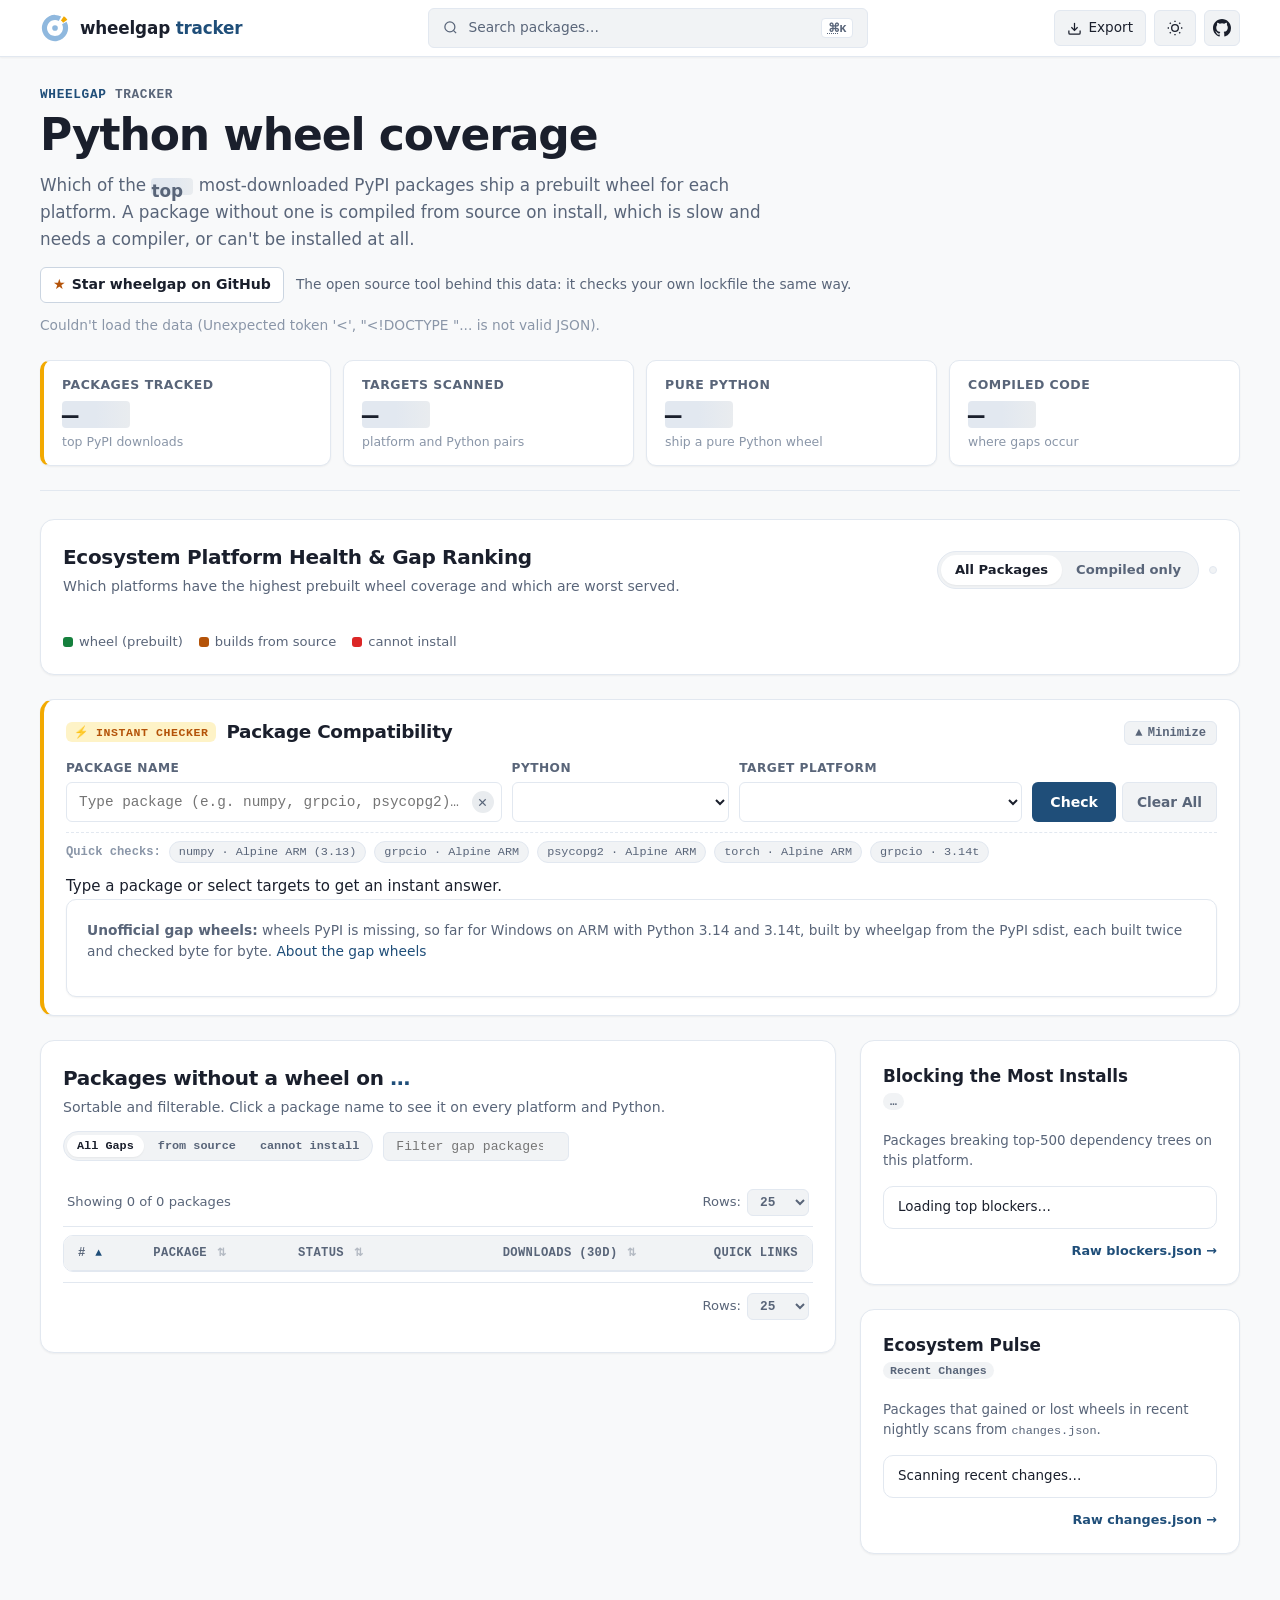
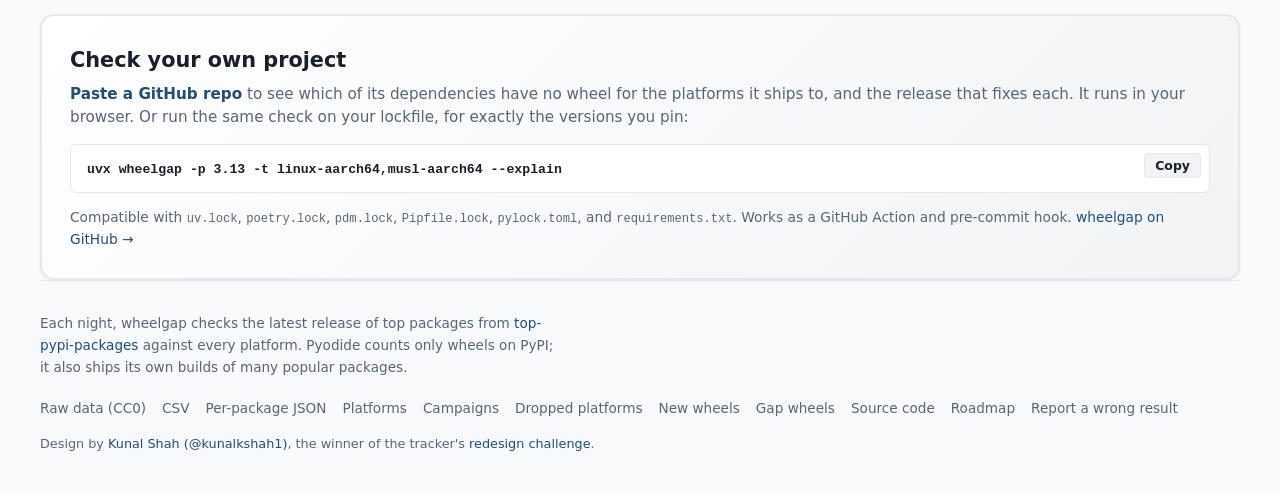
==== commit 6611558b: "Home page: name the symbol-only buttons in words The pagination arrows, row detail buttons, export t" ====
--- a/site/index.html
+++ b/site/index.html
@@ -99,7 +99,7 @@
           <span class="action-label">Export</span>
         </button>
 
-        <button class="action-btn" id="theme-toggle" type="button" title="Toggle dark/light theme" aria-label="Toggle theme">
+        <button class="action-btn" id="theme-toggle" type="button" title="Toggle dark/light theme" aria-label="Dark theme" aria-pressed="false">
           <svg id="theme-icon-sun" width="16" height="16" viewBox="0 0 24 24" fill="none" stroke="currentColor" stroke-width="2" aria-hidden="true">
             <circle cx="12" cy="12" r="5"/><line x1="12" y1="1" x2="12" y2="3"/><line x1="12" y1="21" x2="12" y2="23"/><line x1="4.22" y1="4.22" x2="5.64" y2="5.64"/><line x1="18.36" y1="18.36" x2="19.78" y2="19.78"/><line x1="1" y1="12" x2="3" y2="12"/><line x1="21" y1="12" x2="23" y2="12"/><line x1="4.22" y1="19.78" x2="5.64" y2="18.36"/><line x1="18.36" y1="5.64" x2="19.78" y2="4.22"/>
           </svg>
@@ -203,7 +203,7 @@
       <section class="panel-card omni-panel" id="omni-checker" aria-labelledby="omni-title">
         <div class="omni-header">
           <div class="omni-title-wrap">
-            <span class="omni-badge">⚡ Instant Checker</span>
+            <span class="omni-badge"><span aria-hidden="true">⚡</span> Instant Checker</span>
             <h2 id="omni-title" class="omni-title">Package Compatibility</h2>
           </div>
 
@@ -214,7 +214,7 @@
 
           <div class="omni-header-actions">
             <button type="button" class="omni-toggle-btn" id="omni-toggle-btn" aria-expanded="true" title="Minimize or expand instant checker controls">
-              <span id="omni-toggle-icon">▲</span> <span id="omni-toggle-text">Minimize</span>
+              <span id="omni-toggle-icon" aria-hidden="true">▲</span> <span id="omni-toggle-text">Minimize</span>
             </button>
           </div>
         </div>
@@ -502,21 +502,21 @@
         <p class="modal-desc">Download current wheelgap scan data for your CI/CD pipelines, compliance reports, or architecture audits.</p>
         <div class="export-options">
           <button class="export-tile" id="btn-export-csv" type="button">
-            <span class="tile-icon">📊</span>
+            <span class="tile-icon" aria-hidden="true">📊</span>
             <div class="tile-content">
               <strong>Export Filtered Gap View (CSV)</strong>
               <span>Current platform, version, and filter view as a clean spreadsheet</span>
             </div>
           </button>
           <button class="export-tile" id="btn-export-json" type="button">
-            <span class="tile-icon">📄</span>
+            <span class="tile-icon" aria-hidden="true">📄</span>
             <div class="tile-content">
               <strong>Export Filtered Gap View (JSON)</strong>
               <span>Clean JSON formatted for automation or scripting</span>
             </div>
           </button>
           <a class="export-tile" id="export-full-csv" href="data/coverage.csv" download>
-            <span class="tile-icon">🌐</span>
+            <span class="tile-icon" aria-hidden="true">🌐</span>
             <div class="tile-content">
               <strong>Download Full Coverage CSV</strong>
               <span>Every package across every target (full dataset)</span>
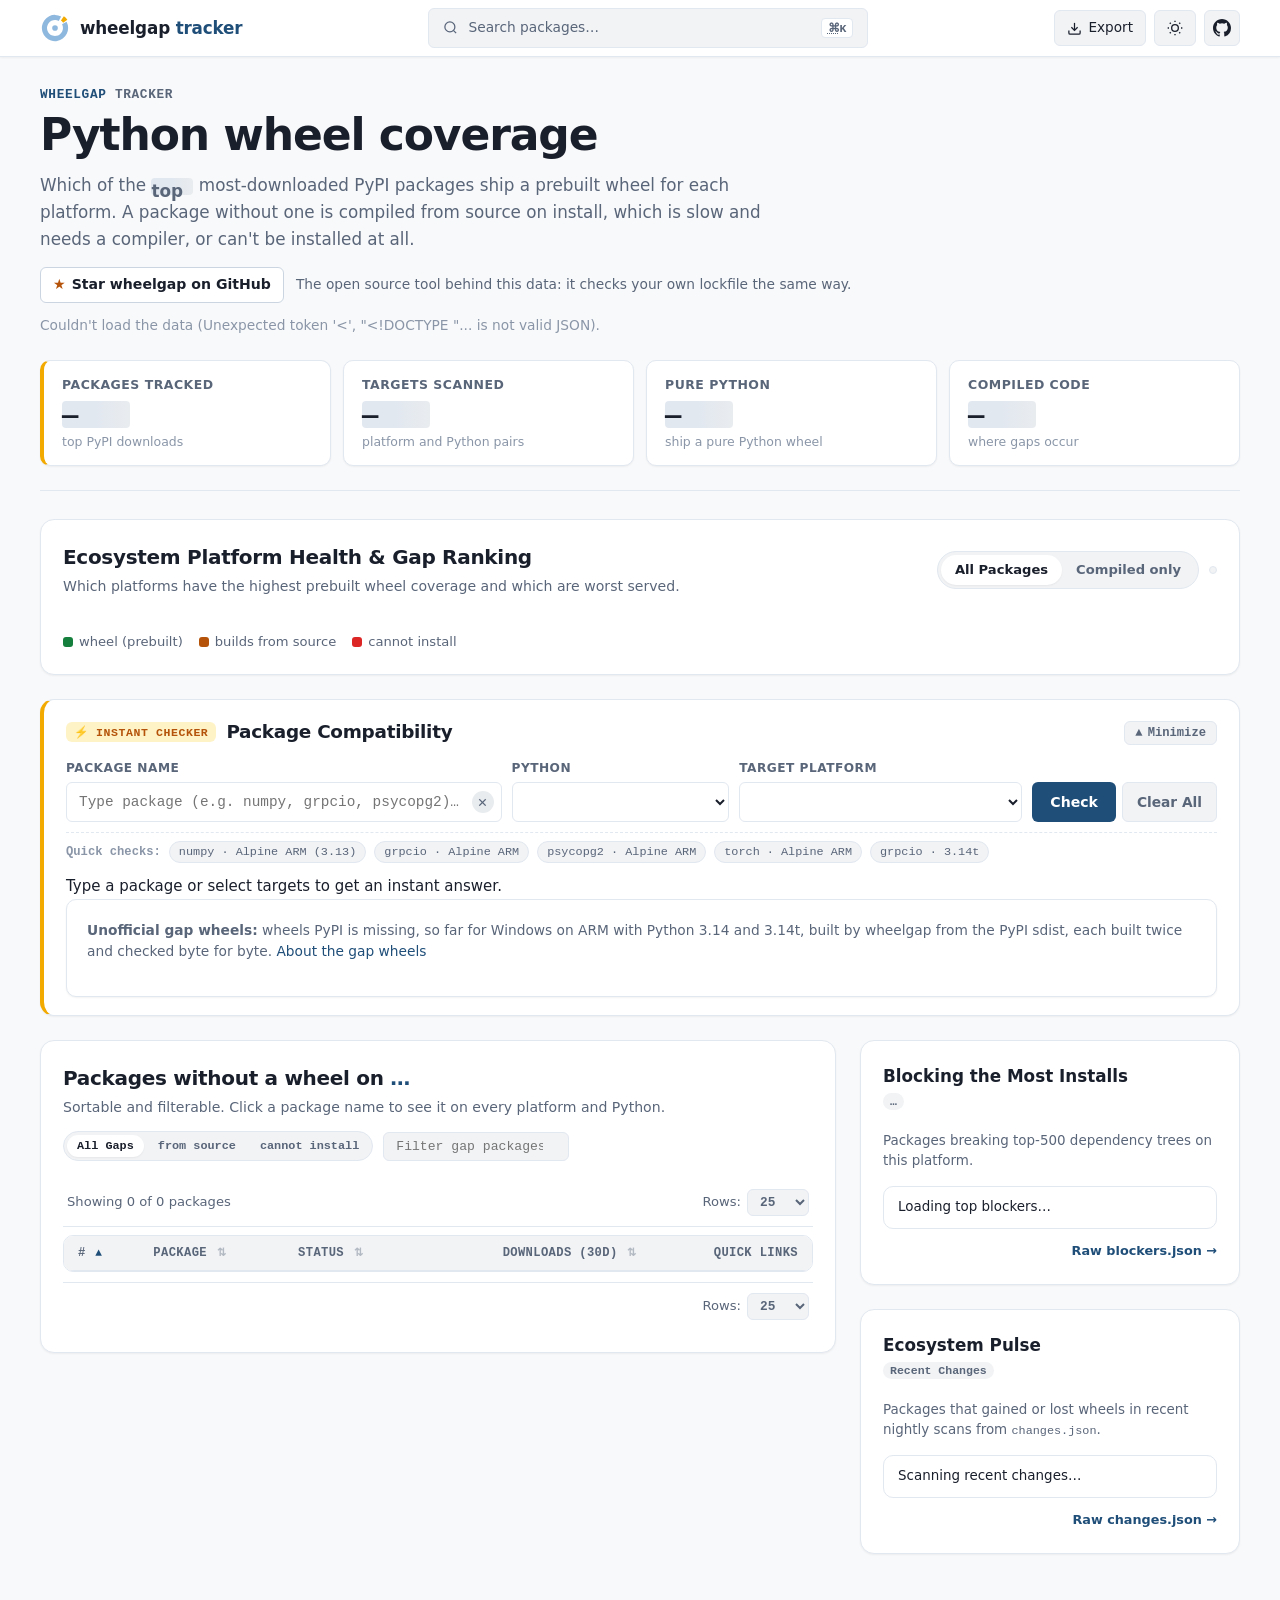
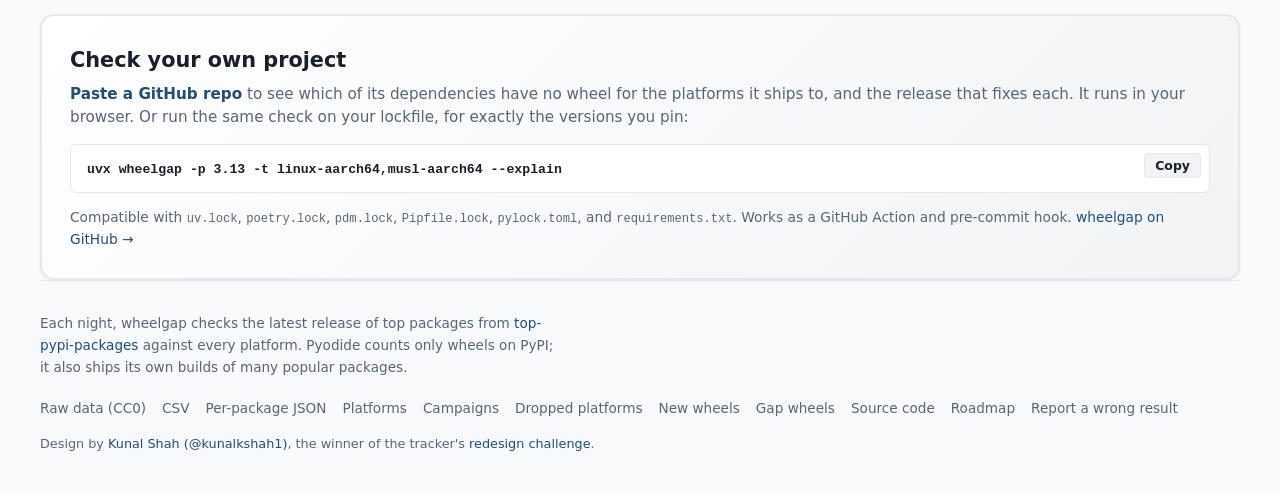
==== commit 63db7688: "Advertise the Atom feeds on the home page and the platforms index Only the pages about a feed linked" ====
--- a/site/index.html
+++ b/site/index.html
@@ -19,6 +19,8 @@
   <meta property="og:image:alt" content="wheelgap tracker: wheel coverage for the 5,000 most downloaded PyPI packages, across 42 platforms and Pythons.">
   <meta name="twitter:card" content="summary_large_image">
   <link rel="canonical" href="https://wheelgap.github.io/tracker/">
+  <link rel="alternate" type="application/atom+xml" title="New wheels" href="new.xml">
+  <link rel="alternate" type="application/atom+xml" title="Dropped platforms" href="drops.xml">
   <script type="application/ld+json">
   {
     "@context": "https://schema.org",
@@ -99,7 +101,7 @@
           <span class="action-label">Export</span>
         </button>
 
-        <button class="action-btn" id="theme-toggle" type="button" title="Toggle dark/light theme" aria-label="Dark theme" aria-pressed="false">
+        <button class="action-btn" id="theme-toggle" type="button" title="Toggle dark/light theme" aria-label="Toggle theme">
           <svg id="theme-icon-sun" width="16" height="16" viewBox="0 0 24 24" fill="none" stroke="currentColor" stroke-width="2" aria-hidden="true">
             <circle cx="12" cy="12" r="5"/><line x1="12" y1="1" x2="12" y2="3"/><line x1="12" y1="21" x2="12" y2="23"/><line x1="4.22" y1="4.22" x2="5.64" y2="5.64"/><line x1="18.36" y1="18.36" x2="19.78" y2="19.78"/><line x1="1" y1="12" x2="3" y2="12"/><line x1="21" y1="12" x2="23" y2="12"/><line x1="4.22" y1="19.78" x2="5.64" y2="18.36"/><line x1="18.36" y1="5.64" x2="19.78" y2="4.22"/>
           </svg>
@@ -203,7 +205,7 @@
       <section class="panel-card omni-panel" id="omni-checker" aria-labelledby="omni-title">
         <div class="omni-header">
           <div class="omni-title-wrap">
-            <span class="omni-badge"><span aria-hidden="true">⚡</span> Instant Checker</span>
+            <span class="omni-badge">⚡ Instant Checker</span>
             <h2 id="omni-title" class="omni-title">Package Compatibility</h2>
           </div>
 
@@ -214,7 +216,7 @@
 
           <div class="omni-header-actions">
             <button type="button" class="omni-toggle-btn" id="omni-toggle-btn" aria-expanded="true" title="Minimize or expand instant checker controls">
-              <span id="omni-toggle-icon" aria-hidden="true">▲</span> <span id="omni-toggle-text">Minimize</span>
+              <span id="omni-toggle-icon">▲</span> <span id="omni-toggle-text">Minimize</span>
             </button>
           </div>
         </div>
@@ -502,21 +504,21 @@
         <p class="modal-desc">Download current wheelgap scan data for your CI/CD pipelines, compliance reports, or architecture audits.</p>
         <div class="export-options">
           <button class="export-tile" id="btn-export-csv" type="button">
-            <span class="tile-icon" aria-hidden="true">📊</span>
+            <span class="tile-icon">📊</span>
             <div class="tile-content">
               <strong>Export Filtered Gap View (CSV)</strong>
               <span>Current platform, version, and filter view as a clean spreadsheet</span>
             </div>
           </button>
           <button class="export-tile" id="btn-export-json" type="button">
-            <span class="tile-icon" aria-hidden="true">📄</span>
+            <span class="tile-icon">📄</span>
             <div class="tile-content">
               <strong>Export Filtered Gap View (JSON)</strong>
               <span>Clean JSON formatted for automation or scripting</span>
             </div>
           </button>
           <a class="export-tile" id="export-full-csv" href="data/coverage.csv" download>
-            <span class="tile-icon" aria-hidden="true">🌐</span>
+            <span class="tile-icon">🌐</span>
             <div class="tile-content">
               <strong>Download Full Coverage CSV</strong>
               <span>Every package across every target (full dataset)</span>
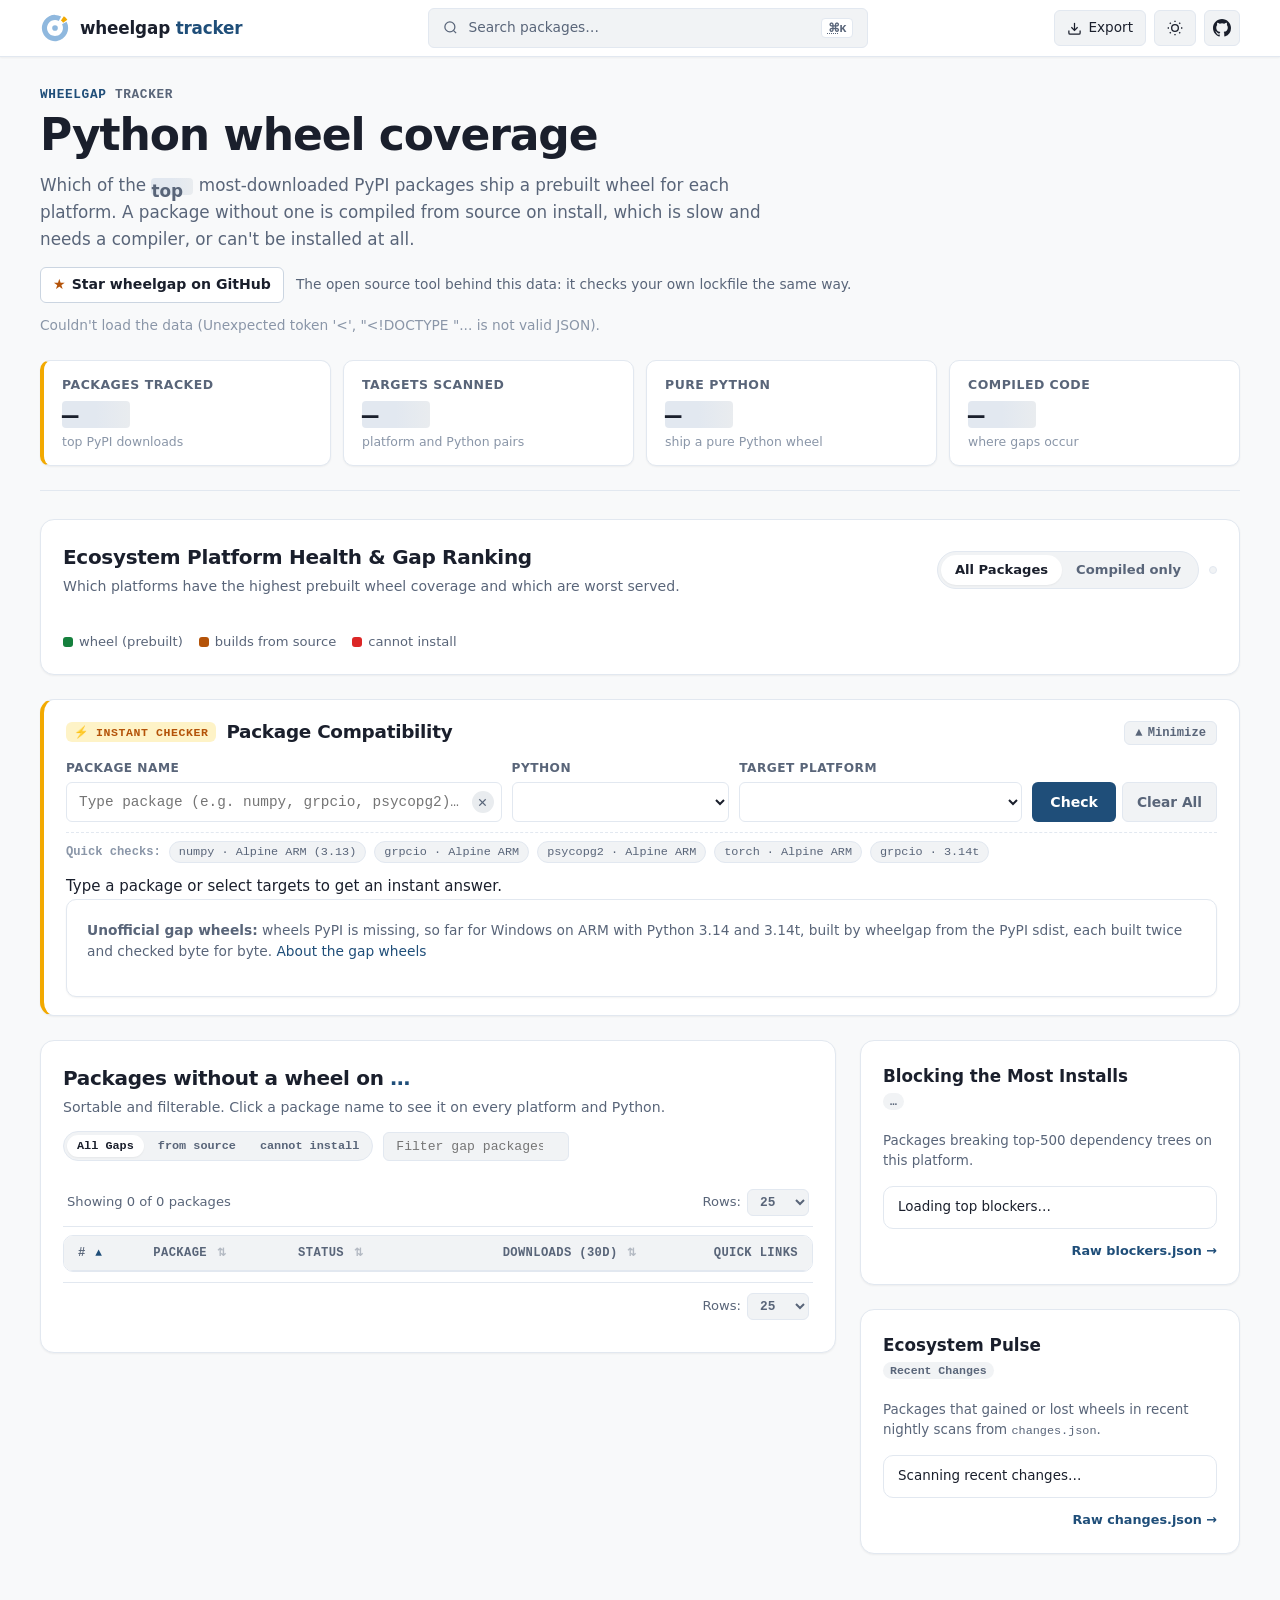
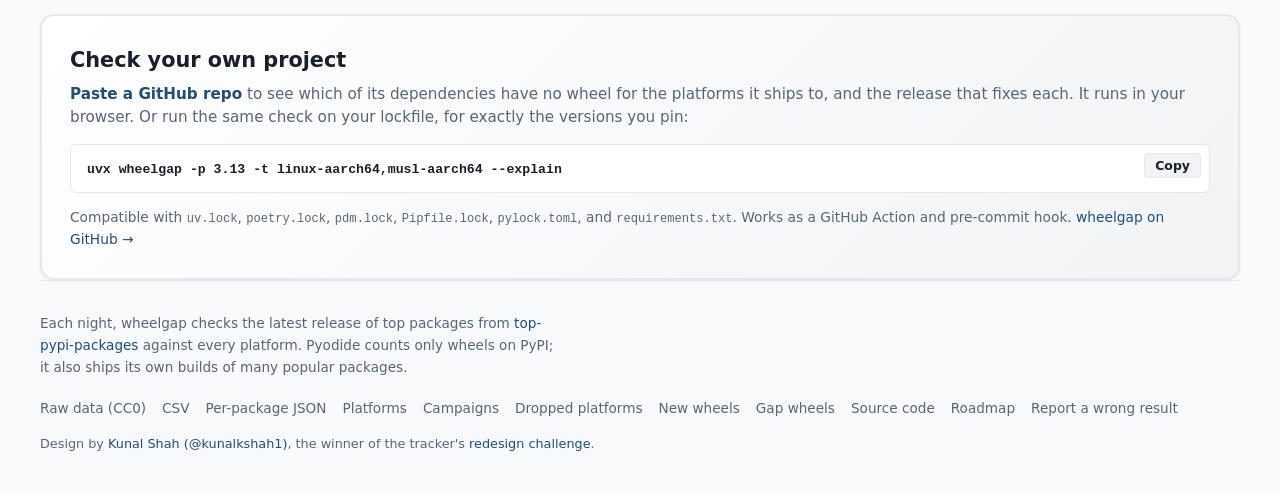
==== commit 049617ec: "Merge remote-tracking branch 'origin/main' into site/campaign-314t-182" ====
--- a/site/index.html
+++ b/site/index.html
@@ -101,7 +101,7 @@
           <span class="action-label">Export</span>
         </button>
 
-        <button class="action-btn" id="theme-toggle" type="button" title="Toggle dark/light theme" aria-label="Toggle theme">
+        <button class="action-btn" id="theme-toggle" type="button" title="Toggle dark/light theme" aria-label="Dark theme" aria-pressed="false">
           <svg id="theme-icon-sun" width="16" height="16" viewBox="0 0 24 24" fill="none" stroke="currentColor" stroke-width="2" aria-hidden="true">
             <circle cx="12" cy="12" r="5"/><line x1="12" y1="1" x2="12" y2="3"/><line x1="12" y1="21" x2="12" y2="23"/><line x1="4.22" y1="4.22" x2="5.64" y2="5.64"/><line x1="18.36" y1="18.36" x2="19.78" y2="19.78"/><line x1="1" y1="12" x2="3" y2="12"/><line x1="21" y1="12" x2="23" y2="12"/><line x1="4.22" y1="19.78" x2="5.64" y2="18.36"/><line x1="18.36" y1="5.64" x2="19.78" y2="4.22"/>
           </svg>
@@ -205,7 +205,7 @@
       <section class="panel-card omni-panel" id="omni-checker" aria-labelledby="omni-title">
         <div class="omni-header">
           <div class="omni-title-wrap">
-            <span class="omni-badge">⚡ Instant Checker</span>
+            <span class="omni-badge"><span aria-hidden="true">⚡</span> Instant Checker</span>
             <h2 id="omni-title" class="omni-title">Package Compatibility</h2>
           </div>
 
@@ -216,7 +216,7 @@
 
           <div class="omni-header-actions">
             <button type="button" class="omni-toggle-btn" id="omni-toggle-btn" aria-expanded="true" title="Minimize or expand instant checker controls">
-              <span id="omni-toggle-icon">▲</span> <span id="omni-toggle-text">Minimize</span>
+              <span id="omni-toggle-icon" aria-hidden="true">▲</span> <span id="omni-toggle-text">Minimize</span>
             </button>
           </div>
         </div>
@@ -504,21 +504,21 @@
         <p class="modal-desc">Download current wheelgap scan data for your CI/CD pipelines, compliance reports, or architecture audits.</p>
         <div class="export-options">
           <button class="export-tile" id="btn-export-csv" type="button">
-            <span class="tile-icon">📊</span>
+            <span class="tile-icon" aria-hidden="true">📊</span>
             <div class="tile-content">
               <strong>Export Filtered Gap View (CSV)</strong>
               <span>Current platform, version, and filter view as a clean spreadsheet</span>
             </div>
           </button>
           <button class="export-tile" id="btn-export-json" type="button">
-            <span class="tile-icon">📄</span>
+            <span class="tile-icon" aria-hidden="true">📄</span>
             <div class="tile-content">
               <strong>Export Filtered Gap View (JSON)</strong>
               <span>Clean JSON formatted for automation or scripting</span>
             </div>
           </button>
           <a class="export-tile" id="export-full-csv" href="data/coverage.csv" download>
-            <span class="tile-icon">🌐</span>
+            <span class="tile-icon" aria-hidden="true">🌐</span>
             <div class="tile-content">
               <strong>Download Full Coverage CSV</strong>
               <span>Every package across every target (full dataset)</span>
